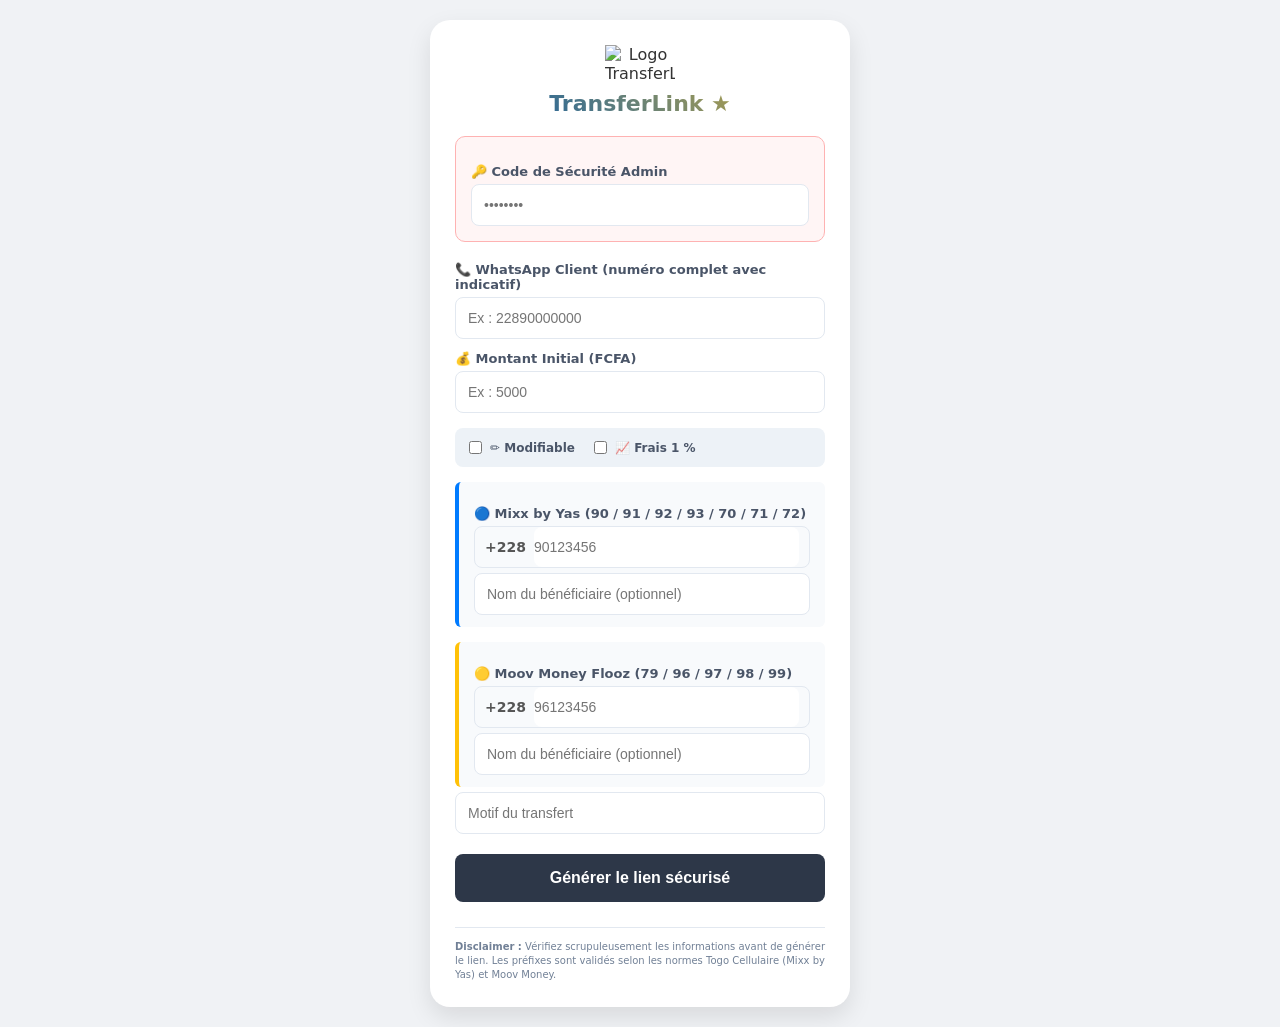
==== index.html @ d65b8448 "Update index.html" ====
<!DOCTYPE html>
<html lang="fr">
<head>
  <meta charset="UTF-8">
  <meta name="viewport" content="width=device-width, initial-scale=1.0">
  <title>TransferLink — Admin</title>
  <link rel="stylesheet" href="css/shared.css">
  <link rel="stylesheet" href="css/index.css">
</head>
<body>

<div class="card">

  <!-- Logo -->
  <div class="logo-container">
    <img src="https://raw.githubusercontent.com/JBKomlan/mtl/main/logomtl.png" alt="Logo TransferLink" class="logo-img">
    <span class="logo-text">TransferLink ★</span>
  </div>

  <!-- Auth -->
  <div class="auth-zone">
    <label for="adminPass">🔑 Code de Sécurité Admin</label>
    <input type="password" id="adminPass" placeholder="••••••••" autocomplete="current-password">
  </div>

  <!-- Client -->
  <label for="numClient">📞 WhatsApp Client (numéro complet avec indicatif)</label>
  <input type="tel" id="numClient" placeholder="Ex : 22890000000" inputmode="numeric">

  <!-- Montant -->
  <label for="montant">💰 Montant Initial (FCFA)</label>
  <input type="number" id="montant" placeholder="Ex : 5000" min="1">

  <!-- Options -->
  <div class="options-zone">
    <label>
      <input type="checkbox" id="allowEdit"> ✏️ Modifiable
    </label>
    <label>
      <input type="checkbox" id="addFrais"> 📈 Frais 1 %
    </label>
  </div>

  <!-- Mixx by Yas -->
  <div class="net-section tmoney">
    <label>🔵 Mixx by Yas (90 / 91 / 92 / 93 / 70 / 71 / 72)</label>
    <div class="phone-input">
      <span class="prefix">+228</span>
      <input
        type="tel"
        id="n1"
        placeholder="90123456"
        inputmode="numeric"
        maxlength="8"
      >
    </div>
    <span class="error-hint" id="hint-n1"></span>
    <input type="text" id="id1" placeholder="Nom du bénéficiaire (optionnel)">
  </div>

  <!-- Moov Money Flooz -->
  <div class="net-section flooz">
    <label>🟡 Moov Money Flooz (79 / 96 / 97 / 98 / 99)</label>
    <div class="phone-input">
      <span class="prefix">+228</span>
      <input
        type="tel"
        id="n2"
        placeholder="96123456"
        inputmode="numeric"
        maxlength="8"
      >
    </div>
    <span class="error-hint" id="hint-n2"></span>
    <input type="text" id="id2" placeholder="Nom du bénéficiaire (optionnel)">
  </div>
  
  <!-- Motif du transfert-->
  <input type="text" id="motive" placeholder="Motif du transfert">
  
  <!-- Bouton -->
  <button class="btn-generate" id="btn-generer">Générer le lien sécurisé</button>

  <!-- Résultat -->
  <div id="result">
    <p id="resume"></p>
    <div id="waArea"></div>
  </div>

  <div class="disclaimer">
    <b>Disclaimer :</b> Vérifiez scrupuleusement les informations avant de générer le lien.
    Les préfixes sont validés selon les normes Togo Cellulaire (Mixx by Yas) et Moov Money.
  </div>

</div>

<!-- Scripts : shared.js en premier, puis index.js -->
<script src="js/shared.js"></script>
<script src="js/index.js"></script>
</body>
</html>
---- css/shared.css ----
/* ============================================================
   TransferLink v4.2 — Shared Styles
   ============================================================ */

*, *::before, *::after { box-sizing: border-box; }

body {
  font-family: 'Segoe UI', system-ui, sans-serif;
  background: #f0f2f5;
  color: #333;
  margin: 0;
  padding: 10px;
}

/* ---------- Card ---------- */
.card {
  background: #fff;
  padding: 25px;
  border-radius: 20px;
  box-shadow: 0 10px 25px rgba(0, 0, 0, 0.1);
  width: 100%;
  max-width: 420px;
  margin: 0 auto;
}

/* ---------- Logo ---------- */
.logo-container { text-align: center; margin-bottom: 20px; }
.logo-img       { width: 70px; height: auto; margin-bottom: 8px; display: block; margin-inline: auto; }
.logo-text {
  display: block;
  font-size: 22px;
  font-weight: 800;
  background: linear-gradient(45deg, #0056b3, #d4af37);
  -webkit-background-clip: text;
  -webkit-text-fill-color: transparent;
  background-clip: text;
}

/* ---------- Form elements ---------- */
label {
  display: block;
  margin-top: 12px;
  font-weight: 600;
  font-size: 13px;
  color: #4a5568;
}

input[type="text"],
input[type="number"],
input[type="tel"],
input[type="password"] {
  width: 100%;
  padding: 12px;
  margin-top: 5px;
  border-radius: 8px;
  border: 1px solid #e2e8f0;
  font-size: 14px;
  transition: border-color 0.2s;
  background: #fff;
}

input:focus {
  outline: none;
  border-color: #0056b3;
  box-shadow: 0 0 0 3px rgba(0, 86, 179, 0.12);
}

/* ---------- Phone input with prefix ---------- */
.phone-input {
  display: flex;
  align-items: center;
  border: 1px solid #e2e8f0;
  border-radius: 8px;
  padding: 0 10px;
  margin-top: 5px;
  transition: border-color 0.2s;
}
.phone-input:focus-within {
  border-color: #0056b3;
  box-shadow: 0 0 0 3px rgba(0, 86, 179, 0.12);
}
.phone-input .prefix {
  font-weight: 700;
  color: #555;
  white-space: nowrap;
  margin-right: 8px;
  font-size: 14px;
}
.phone-input input {
  border: none !important;
  box-shadow: none !important;
  margin-top: 0;
  padding: 12px 0;
}

/* ---------- Error hint ---------- */
.error-hint {
  color: #e53e3e;
  font-size: 11px;
  margin-top: 3px;
  display: none;
}

/* ---------- Disclaimer ---------- */
.disclaimer {
  font-size: 10px;
  color: #718096;
  margin-top: 25px;
  line-height: 1.4;
  text-align: justify;
  border-top: 1px solid #e2e8f0;
  padding-top: 12px;
}

/* ---------- Error state (transfer page) ---------- */
.state-error {
  color: #dc3545;
  background: #fff5f5;
  padding: 25px;
  border-radius: 15px;
  border: 1px solid #feb2b2;
  text-align: center;
}
---- css/index.css ----
/* ============================================================
   TransferLink v4.2 — Admin page (index.html)
   ============================================================ */

body {
  display: flex;
  flex-direction: column;
  align-items: center;
  min-height: 100vh;
  padding: 20px 10px;
}

/* ---------- Auth zone ---------- */
.auth-zone {
  background: #fff5f5;
  border: 1px solid #feb2b2;
  padding: 15px;
  border-radius: 10px;
  margin-bottom: 20px;
}

/* ---------- Options (checkboxes) ---------- */
.options-zone {
  display: flex;
  gap: 15px;
  margin: 15px 0;
  background: #edf2f7;
  padding: 10px;
  border-radius: 8px;
}
.options-zone label {
  display: flex;
  align-items: center;
  gap: 5px;
  cursor: pointer;
  font-size: 12px;
  margin-top: 0;
}
.options-zone input[type="checkbox"] { width: auto; }

/* ---------- Network section ---------- */
.net-section {
  border-left: 4px solid #cbd5e0;
  padding: 12px 15px;
  margin-top: 15px;
  background: #f8fafc;
  border-radius: 6px;
}
.net-section.tmoney { border-color: #007bff; }
.net-section.flooz  { border-color: #ffc107; }

/* ---------- Generate button ---------- */
.btn-generate {
  display: block;
  width: 100%;
  background: #2d3748;
  color: white;
  border: none;
  padding: 15px;
  font-size: 16px;
  font-weight: 700;
  cursor: pointer;
  margin-top: 20px;
  border-radius: 8px;
  transition: background 0.25s;
}
.btn-generate:hover  { background: #1a202c; }
.btn-generate:active { background: #111827; }

/* ---------- Result area ---------- */
#result {
  display: none;
  margin-top: 20px;
  padding: 15px;
  background: #f0fff4;
  border: 1px solid #c6f6d5;
  border-radius: 10px;
  text-align: center;
}
#result p { font-weight: 700; margin: 0 0 10px; }

.wa-link {
  display: inline-block;
  background: #25D366;
  color: white;
  padding: 12px 20px;
  text-decoration: none;
  border-radius: 8px;
  font-weight: 700;
  margin-top: 8px;
  transition: background 0.2s;
}
.wa-link:hover { background: #1ebe5d; }
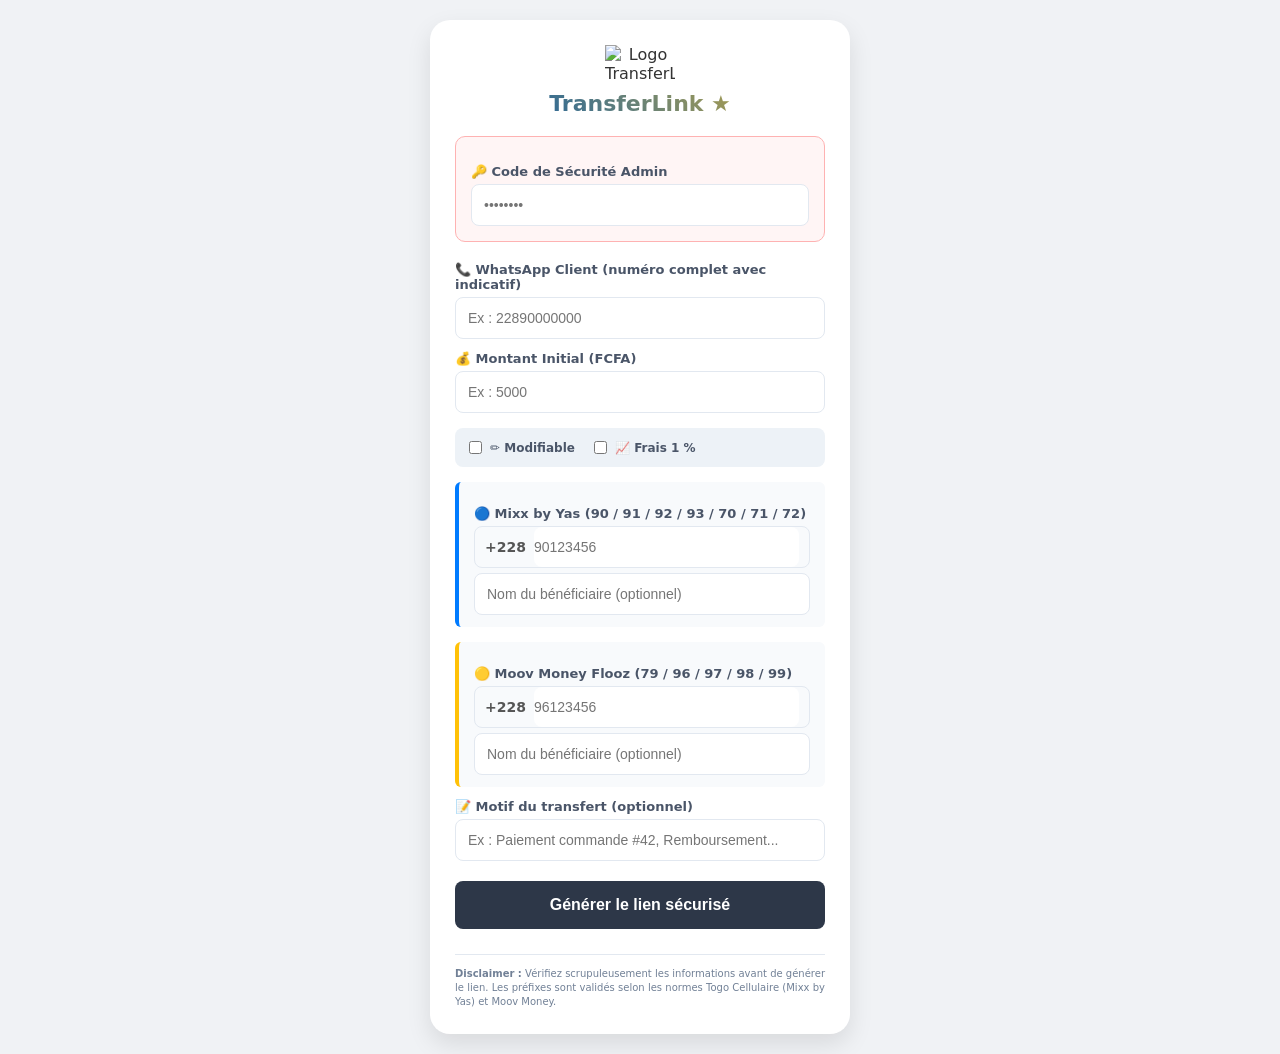
==== commit a9c2e0c8: "Update index.html" ====
--- a/index.html
+++ b/index.html
@@ -75,8 +75,11 @@
     <input type="text" id="id2" placeholder="Nom du bénéficiaire (optionnel)">
   </div>
   
-  <!-- Motif du transfert-->
-  <input type="text" id="motive" placeholder="Motif du transfert">
+  <!-- Motif du transfert (optionnel) -->
+  <div class="motif-section">
+    <label for="motive">📝 Motif du transfert (optionnel)</label>
+    <input type="text" id="motive" placeholder="Ex : Paiement commande #42, Remboursement...">
+  </div>
   
   <!-- Bouton -->
   <button class="btn-generate" id="btn-generer">Générer le lien sécurisé</button>
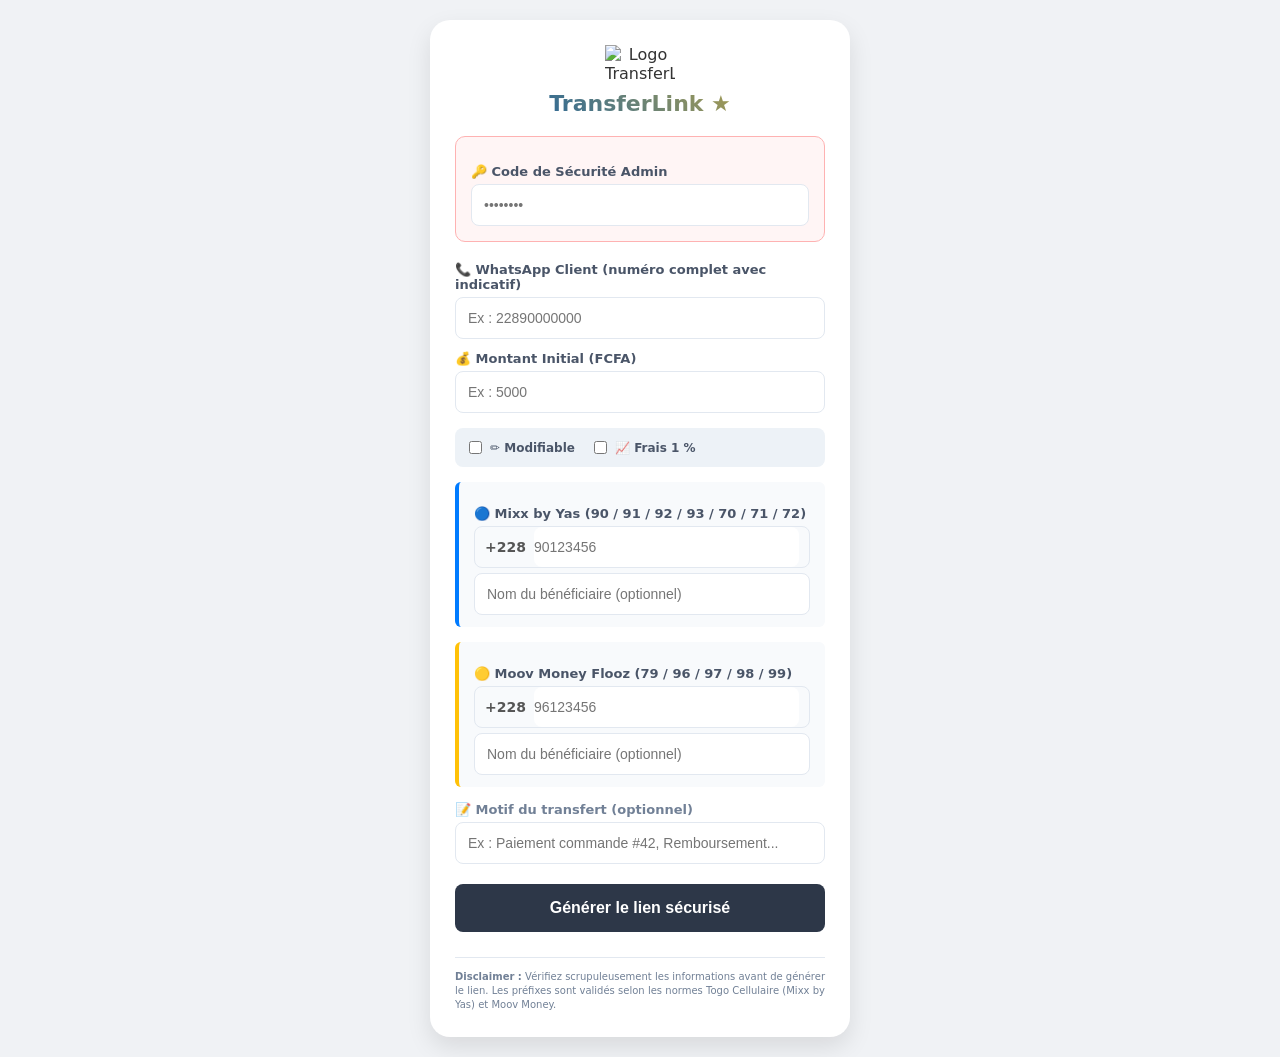
==== commit 9b57b064: "Remove logo image source from index.html" ====
--- a/index.html
+++ b/index.html
@@ -13,7 +13,7 @@
 
   <!-- Logo -->
   <div class="logo-container">
-    <img src="https://raw.githubusercontent.com/JBKomlan/mtl/main/logomtl.png" alt="Logo TransferLink" class="logo-img">
+    <img src="" alt="Logo TransferLink" class="logo-img">
     <span class="logo-text">TransferLink ★</span>
   </div>
 
--- a/css/index.css
+++ b/css/index.css
@@ -91,3 +91,13 @@
   transition: background 0.2s;
 }
 .wa-link:hover { background: #1ebe5d; }
+
+/* ---------- Champ motif ---------- */
+.motif-section {
+  margin-top: 15px;
+}
+.motif-section label {
+  color: #718096;
+  font-weight: 600;
+  font-size: 13px;
+}
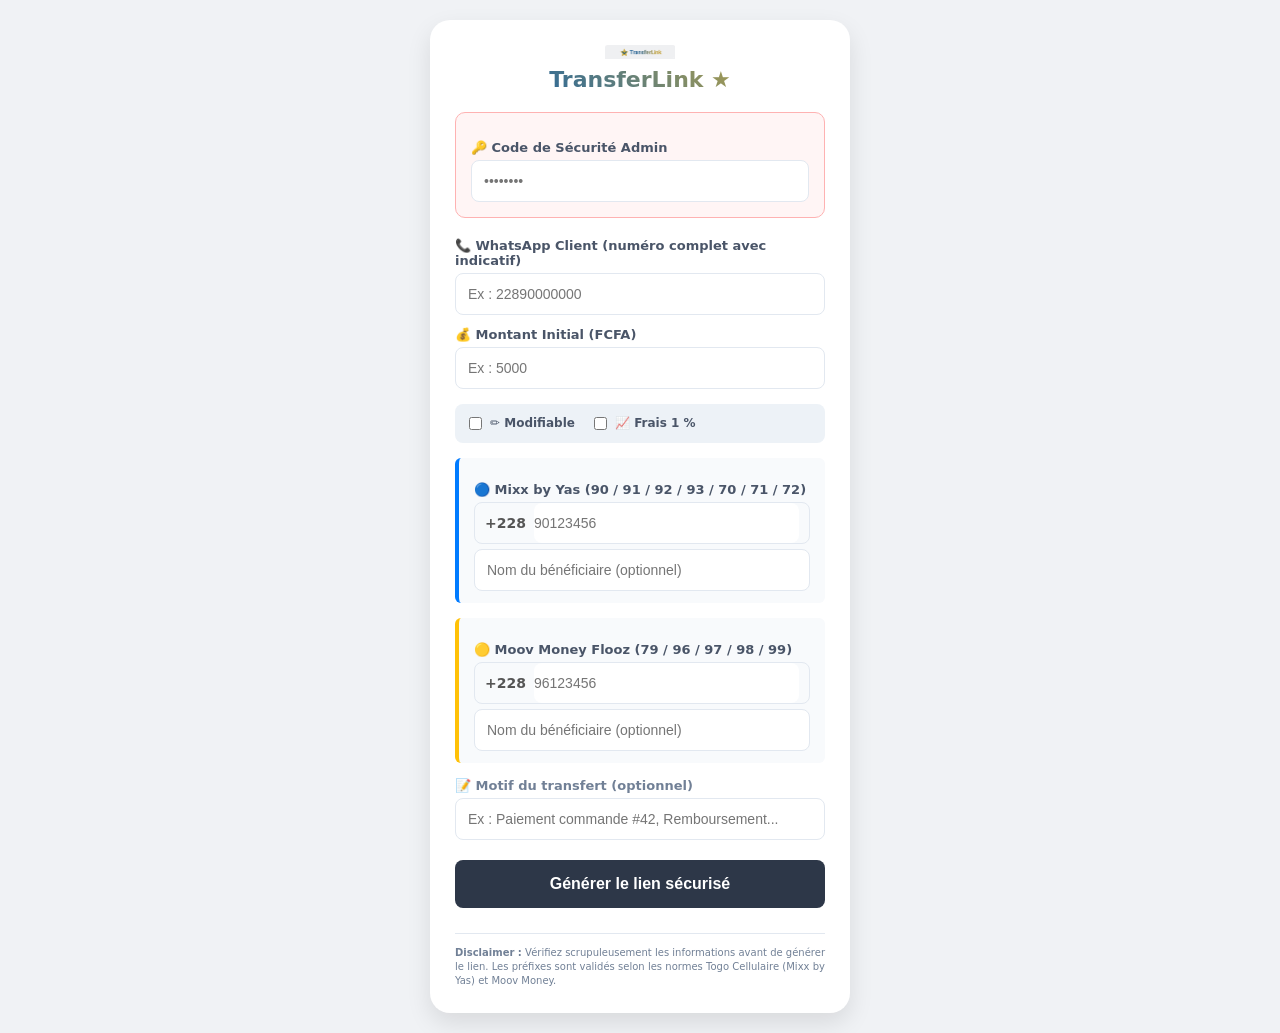
==== commit 83d4f5b2: "Update logo image source in index.html" ====
--- a/index.html
+++ b/index.html
@@ -13,7 +13,7 @@
 
   <!-- Logo -->
   <div class="logo-container">
-    <img src="" alt="Logo TransferLink" class="logo-img">
+    <img src="/img/mtl.png" alt="Money TransferLink" class="logo-img">
     <span class="logo-text">TransferLink ★</span>
   </div>
 
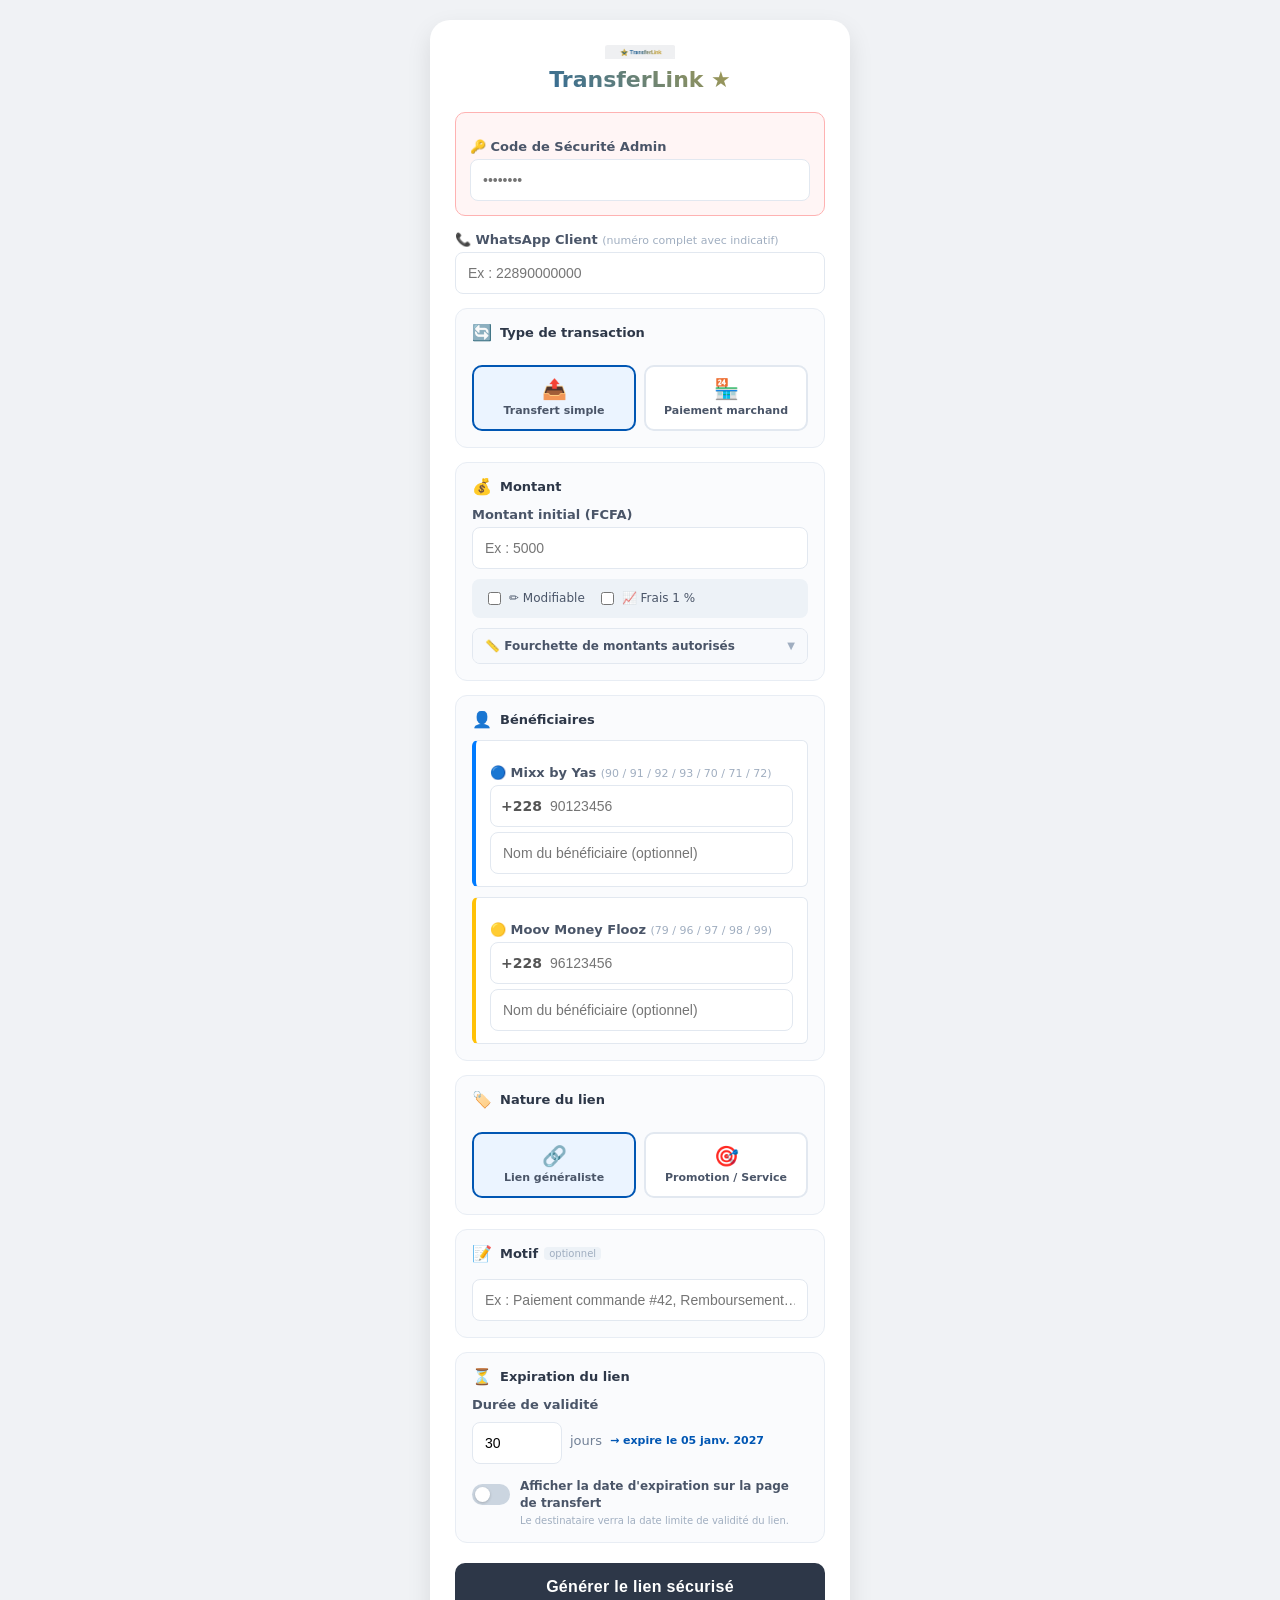
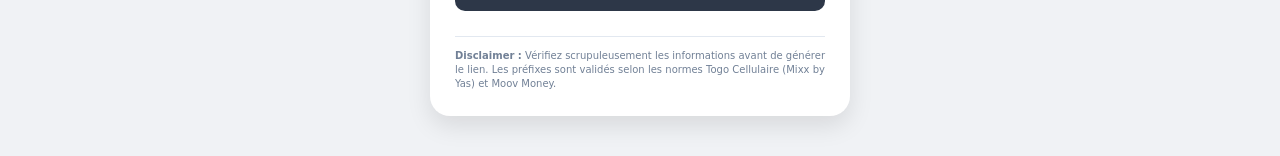
==== commit 642b8b9c: "Add files via upload" ====
--- a/index.html
+++ b/index.html
@@ -4,6 +4,8 @@
   <meta charset="UTF-8">
   <meta name="viewport" content="width=device-width, initial-scale=1.0">
   <title>TransferLink — Admin</title>
+  <link rel="preconnect" href="https://fonts.googleapis.com">
+  <link href="https://fonts.googleapis.com/css2?family=DM+Sans:wght@400;500;600;700&family=Space+Mono:wght@400;700&display=swap" rel="stylesheet">
   <link rel="stylesheet" href="css/shared.css">
   <link rel="stylesheet" href="css/index.css">
 </head>
@@ -24,63 +26,164 @@
   </div>
 
   <!-- Client -->
-  <label for="numClient">📞 WhatsApp Client (numéro complet avec indicatif)</label>
+  <label for="numClient">📞 WhatsApp Client <span class="label-hint">(numéro complet avec indicatif)</span></label>
   <input type="tel" id="numClient" placeholder="Ex : 22890000000" inputmode="numeric">
 
-  <!-- Montant -->
-  <label for="montant">💰 Montant Initial (FCFA)</label>
-  <input type="number" id="montant" placeholder="Ex : 5000" min="1">
-
-  <!-- Options -->
-  <div class="options-zone">
-    <label>
-      <input type="checkbox" id="allowEdit"> ✏️ Modifiable
-    </label>
-    <label>
-      <input type="checkbox" id="addFrais"> 📈 Frais 1 %
-    </label>
-  </div>
-
-  <!-- Mixx by Yas -->
-  <div class="net-section tmoney">
-    <label>🔵 Mixx by Yas (90 / 91 / 92 / 93 / 70 / 71 / 72)</label>
-    <div class="phone-input">
-      <span class="prefix">+228</span>
-      <input
-        type="tel"
-        id="n1"
-        placeholder="90123456"
-        inputmode="numeric"
-        maxlength="8"
-      >
-    </div>
-    <span class="error-hint" id="hint-n1"></span>
-    <input type="text" id="id1" placeholder="Nom du bénéficiaire (optionnel)">
-  </div>
-
-  <!-- Moov Money Flooz -->
-  <div class="net-section flooz">
-    <label>🟡 Moov Money Flooz (79 / 96 / 97 / 98 / 99)</label>
-    <div class="phone-input">
-      <span class="prefix">+228</span>
-      <input
-        type="tel"
-        id="n2"
-        placeholder="96123456"
-        inputmode="numeric"
-        maxlength="8"
-      >
-    </div>
-    <span class="error-hint" id="hint-n2"></span>
-    <input type="text" id="id2" placeholder="Nom du bénéficiaire (optionnel)">
-  </div>
-  
-  <!-- Motif du transfert (optionnel) -->
-  <div class="motif-section">
-    <label for="motive">📝 Motif du transfert (optionnel)</label>
-    <input type="text" id="motive" placeholder="Ex : Paiement commande #42, Remboursement...">
-  </div>
-  
+  <!-- SECTION 1 — Type de transaction -->
+  <div class="config-section">
+    <div class="section-header">
+      <span class="section-icon">🔄</span>
+      <span class="section-title">Type de transaction</span>
+    </div>
+    <div class="radio-group" id="transactionTypeGroup">
+      <label class="radio-card active" id="rc-simple">
+        <input type="radio" name="transactionType" value="transfert" checked>
+        <span class="radio-icon">📤</span>
+        <span class="radio-label">Transfert simple</span>
+      </label>
+      <label class="radio-card" id="rc-marchand">
+        <input type="radio" name="transactionType" value="marchand">
+        <span class="radio-icon">🏪</span>
+        <span class="radio-label">Paiement marchand</span>
+      </label>
+    </div>
+    <div class="marchand-zone" id="marchandZone" style="display:none;">
+      <div class="marchand-notice">
+        <span>ℹ️</span>
+        <span>Les codes USSD marchand seront configurés dans cette zone.</span>
+      </div>
+    </div>
+  </div>
+
+  <!-- SECTION 2 — Montant -->
+  <div class="config-section">
+    <div class="section-header">
+      <span class="section-icon">💰</span>
+      <span class="section-title">Montant</span>
+    </div>
+
+    <label for="montant">Montant initial (FCFA)</label>
+    <input type="number" id="montant" placeholder="Ex : 5000" min="100" max="505000">
+
+    <div class="options-zone">
+      <label>
+        <input type="checkbox" id="allowEdit"> ✏️ Modifiable
+      </label>
+      <label>
+        <input type="checkbox" id="addFrais"> 📈 Frais 1 %
+      </label>
+    </div>
+
+    <!-- Fourchette de montants -->
+    <div class="toggle-block">
+      <div class="toggle-header" id="rangeToggleBtn">
+        <span>📏 Fourchette de montants autorisés</span>
+        <span class="toggle-arrow" id="rangeArrow">▼</span>
+      </div>
+      <div class="toggle-body" id="rangeBody" style="display:none;">
+        <div class="range-row">
+          <div class="range-field">
+            <label for="minMontant">Min (FCFA)</label>
+            <input type="number" id="minMontant" placeholder="100" min="100" max="505000">
+          </div>
+          <div class="range-sep">—</div>
+          <div class="range-field">
+            <label for="maxMontant">Max (FCFA)</label>
+            <input type="number" id="maxMontant" placeholder="200000" min="100" max="505000">
+          </div>
+        </div>
+        <p class="range-hint">Plage autorisée : 100 FCFA — 505 000 FCFA</p>
+      </div>
+    </div>
+  </div>
+
+  <!-- SECTION 3 — Bénéficiaires -->
+  <div class="config-section">
+    <div class="section-header">
+      <span class="section-icon">👤</span>
+      <span class="section-title">Bénéficiaires</span>
+    </div>
+
+    <div class="net-section tmoney">
+      <label>🔵 Mixx by Yas <span class="label-hint">(90 / 91 / 92 / 93 / 70 / 71 / 72)</span></label>
+      <div class="phone-input">
+        <span class="prefix">+228</span>
+        <input type="tel" id="n1" placeholder="90123456" inputmode="numeric" maxlength="8">
+      </div>
+      <span class="error-hint" id="hint-n1"></span>
+      <input type="text" id="id1" placeholder="Nom du bénéficiaire (optionnel)">
+    </div>
+
+    <div class="net-section flooz">
+      <label>🟡 Moov Money Flooz <span class="label-hint">(79 / 96 / 97 / 98 / 99)</span></label>
+      <div class="phone-input">
+        <span class="prefix">+228</span>
+        <input type="tel" id="n2" placeholder="96123456" inputmode="numeric" maxlength="8">
+      </div>
+      <span class="error-hint" id="hint-n2"></span>
+      <input type="text" id="id2" placeholder="Nom du bénéficiaire (optionnel)">
+    </div>
+  </div>
+
+  <!-- SECTION 4 — Nature du lien -->
+  <div class="config-section">
+    <div class="section-header">
+      <span class="section-icon">🏷️</span>
+      <span class="section-title">Nature du lien</span>
+    </div>
+    <div class="radio-group" id="linkNatureGroup">
+      <label class="radio-card active" id="rc-general">
+        <input type="radio" name="linkNature" value="general" checked>
+        <span class="radio-icon">🔗</span>
+        <span class="radio-label">Lien généraliste</span>
+      </label>
+      <label class="radio-card" id="rc-promo">
+        <input type="radio" name="linkNature" value="promo">
+        <span class="radio-icon">🎯</span>
+        <span class="radio-label">Promotion / Service</span>
+      </label>
+    </div>
+    <div id="promoDetailsZone" style="display:none; margin-top:12px;">
+      <label for="promoLabel">Nom du produit / service</label>
+      <input type="text" id="promoLabel" placeholder="Ex : Offre Ramadan, Pack Internet 10Go…">
+      <label for="promoDescription">Description courte <span class="label-hint">(optionnel)</span></label>
+      <input type="text" id="promoDescription" placeholder="Ex : Valable jusqu'au 30 avril 2025">
+    </div>
+  </div>
+
+  <!-- SECTION 5 — Motif du transfert -->
+  <div class="config-section">
+    <div class="section-header">
+      <span class="section-icon">📝</span>
+      <span class="section-title">Motif <span class="optional-badge">optionnel</span></span>
+    </div>
+    <input type="text" id="motive" placeholder="Ex : Paiement commande #42, Remboursement…">
+  </div>
+
+  <!-- SECTION 6 — Expiration du lien -->
+  <div class="config-section">
+    <div class="section-header">
+      <span class="section-icon">⏳</span>
+      <span class="section-title">Expiration du lien</span>
+    </div>
+
+    <label for="expiryDays">Durée de validité</label>
+    <div class="expiry-input-row">
+      <input type="number" id="expiryDays" value="30" min="1" max="365" placeholder="30">
+      <span class="expiry-unit">jours</span>
+      <span class="expiry-preview" id="expiryPreview"></span>
+    </div>
+
+    <div class="switch-row">
+      <label class="switch-label">
+        <input type="checkbox" id="showExpiry" class="switch-input">
+        <span class="switch-track"></span>
+        <span class="switch-text">Afficher la date d'expiration sur la page de transfert</span>
+      </label>
+      <p class="switch-hint">Le destinataire verra la date limite de validité du lien.</p>
+    </div>
+  </div>
+
   <!-- Bouton -->
   <button class="btn-generate" id="btn-generer">Générer le lien sécurisé</button>
 
@@ -97,7 +200,6 @@
 
 </div>
 
-<!-- Scripts : shared.js en premier, puis index.js -->
 <script src="js/shared.js"></script>
 <script src="js/index.js"></script>
 </body>
--- a/css/index.css
+++ b/css/index.css
@@ -1,5 +1,5 @@
 /* ============================================================
-   TransferLink v4.2 — Admin page (index.html)
+   TransferLink v4.3 — Admin page (index.html)
    ============================================================ */
 
 body {
@@ -7,27 +7,135 @@
   flex-direction: column;
   align-items: center;
   min-height: 100vh;
-  padding: 20px 10px;
+  padding: 20px 10px 40px;
 }
 
 /* ---------- Auth zone ---------- */
 .auth-zone {
   background: #fff5f5;
   border: 1px solid #feb2b2;
-  padding: 15px;
+  padding: 14px;
   border-radius: 10px;
-  margin-bottom: 20px;
+  margin-bottom: 16px;
+}
+
+/* ---------- Label hints ---------- */
+.label-hint {
+  font-weight: 400;
+  color: #a0aec0;
+  font-size: 11px;
+}
+
+/* ---------- Config sections ---------- */
+.config-section {
+  border: 1px solid #e8edf4;
+  border-radius: 12px;
+  padding: 16px;
+  margin-top: 14px;
+  background: #fafbfd;
+}
+
+.section-header {
+  display: flex;
+  align-items: center;
+  gap: 8px;
+  margin-bottom: 12px;
+}
+
+.section-icon {
+  font-size: 16px;
+  line-height: 1;
+}
+
+.section-title {
+  font-size: 13px;
+  font-weight: 700;
+  color: #2d3748;
+  display: flex;
+  align-items: center;
+  gap: 6px;
+}
+
+.optional-badge {
+  font-size: 10px;
+  font-weight: 500;
+  color: #a0aec0;
+  background: #edf2f7;
+  border-radius: 4px;
+  padding: 1px 5px;
+  vertical-align: middle;
+}
+
+/* ---------- Radio cards ---------- */
+.radio-group {
+  display: grid;
+  grid-template-columns: 1fr 1fr;
+  gap: 8px;
+}
+
+.radio-card {
+  display: flex;
+  flex-direction: column;
+  align-items: center;
+  gap: 5px;
+  padding: 12px 8px;
+  border: 2px solid #e2e8f0;
+  border-radius: 10px;
+  cursor: pointer;
+  transition: border-color 0.18s, background 0.18s;
+  background: #fff;
+  text-align: center;
+}
+
+.radio-card input[type="radio"] {
+  display: none;
+}
+
+.radio-card.active,
+.radio-card:has(input:checked) {
+  border-color: #0056b3;
+  background: #ebf4ff;
+}
+
+.radio-icon {
+  font-size: 20px;
+  line-height: 1;
+}
+
+.radio-label {
+  font-size: 11px;
+  font-weight: 600;
+  color: #4a5568;
+}
+
+/* ---------- Marchand zone ---------- */
+.marchand-zone {
+  margin-top: 10px;
+}
+
+.marchand-notice {
+  display: flex;
+  align-items: flex-start;
+  gap: 8px;
+  font-size: 11px;
+  color: #718096;
+  background: #fffbeb;
+  border: 1px dashed #f6d860;
+  border-radius: 8px;
+  padding: 10px;
 }
 
 /* ---------- Options (checkboxes) ---------- */
 .options-zone {
   display: flex;
-  gap: 15px;
-  margin: 15px 0;
+  gap: 12px;
+  margin: 10px 0;
   background: #edf2f7;
-  padding: 10px;
+  padding: 10px 12px;
   border-radius: 8px;
-}
+  flex-wrap: wrap;
+}
+
 .options-zone label {
   display: flex;
   align-items: center;
@@ -35,19 +143,179 @@
   cursor: pointer;
   font-size: 12px;
   margin-top: 0;
-}
-.options-zone input[type="checkbox"] { width: auto; }
+  font-weight: 500;
+}
+
+.options-zone input[type="checkbox"] {
+  width: auto;
+}
+
+/* ---------- Toggle block (fourchette) ---------- */
+.toggle-block {
+  border: 1px solid #e2e8f0;
+  border-radius: 8px;
+  overflow: hidden;
+  margin-top: 10px;
+}
+
+.toggle-header {
+  display: flex;
+  justify-content: space-between;
+  align-items: center;
+  padding: 10px 12px;
+  font-size: 12px;
+  font-weight: 600;
+  color: #4a5568;
+  cursor: pointer;
+  background: #f7f9fc;
+  user-select: none;
+  transition: background 0.15s;
+}
+
+.toggle-header:hover {
+  background: #edf2f7;
+}
+
+.toggle-arrow {
+  font-size: 10px;
+  color: #a0aec0;
+  transition: transform 0.2s;
+}
+
+.toggle-arrow.open {
+  transform: rotate(180deg);
+}
+
+.toggle-body {
+  padding: 12px;
+  border-top: 1px solid #e2e8f0;
+  background: #fff;
+}
+
+.range-row {
+  display: flex;
+  align-items: flex-end;
+  gap: 8px;
+}
+
+.range-field {
+  flex: 1;
+}
+
+.range-sep {
+  font-size: 16px;
+  color: #a0aec0;
+  padding-bottom: 8px;
+  flex-shrink: 0;
+}
+
+.range-hint {
+  font-size: 10px;
+  color: #a0aec0;
+  margin: 6px 0 0;
+}
 
 /* ---------- Network section ---------- */
 .net-section {
   border-left: 4px solid #cbd5e0;
-  padding: 12px 15px;
-  margin-top: 15px;
-  background: #f8fafc;
+  padding: 12px 14px;
+  margin-top: 10px;
+  background: #fff;
   border-radius: 6px;
-}
-.net-section.tmoney { border-color: #007bff; }
-.net-section.flooz  { border-color: #ffc107; }
+  border: 1px solid #e2e8f0;
+  border-left-width: 4px;
+}
+
+.net-section.tmoney { border-left-color: #007bff; }
+.net-section.flooz  { border-left-color: #ffc107; }
+
+/* ---------- Expiration ---------- */
+.expiry-input-row {
+  display: flex;
+  align-items: center;
+  gap: 8px;
+  margin-top: 5px;
+}
+
+.expiry-input-row input {
+  width: 90px;
+  flex-shrink: 0;
+}
+
+.expiry-unit {
+  font-size: 13px;
+  color: #718096;
+  font-weight: 500;
+  flex-shrink: 0;
+}
+
+.expiry-preview {
+  font-size: 11px;
+  color: #0056b3;
+  font-weight: 600;
+  white-space: nowrap;
+}
+
+/* ---------- Toggle switch ---------- */
+.switch-row {
+  margin-top: 14px;
+}
+
+.switch-label {
+  display: flex;
+  align-items: center;
+  gap: 10px;
+  cursor: pointer;
+  margin-top: 0;
+}
+
+.switch-input {
+  display: none;
+}
+
+.switch-track {
+  width: 38px;
+  height: 21px;
+  background: #cbd5e0;
+  border-radius: 20px;
+  flex-shrink: 0;
+  position: relative;
+  transition: background 0.2s;
+}
+
+.switch-track::after {
+  content: '';
+  position: absolute;
+  top: 3px;
+  left: 3px;
+  width: 15px;
+  height: 15px;
+  border-radius: 50%;
+  background: #fff;
+  box-shadow: 0 1px 3px rgba(0,0,0,.2);
+  transition: left 0.2s;
+}
+
+.switch-input:checked + .switch-track {
+  background: #0056b3;
+}
+
+.switch-input:checked + .switch-track::after {
+  left: 20px;
+}
+
+.switch-text {
+  font-size: 12px;
+  font-weight: 600;
+  color: #4a5568;
+  line-height: 1.4;
+}
+
+.switch-hint {
+  font-size: 10px;
+  color: #a0aec0;
+  margin: 4px 0 0 48px;
+}
 
 /* ---------- Generate button ---------- */
 .btn-generate {
@@ -61,22 +329,26 @@
   font-weight: 700;
   cursor: pointer;
   margin-top: 20px;
-  border-radius: 8px;
-  transition: background 0.25s;
-}
+  border-radius: 10px;
+  transition: background 0.25s, transform 0.1s;
+  letter-spacing: 0.3px;
+}
+
 .btn-generate:hover  { background: #1a202c; }
-.btn-generate:active { background: #111827; }
+.btn-generate:active { background: #111827; transform: scale(0.99); }
+.btn-generate:disabled { background: #a0aec0; cursor: not-allowed; }
 
 /* ---------- Result area ---------- */
 #result {
   display: none;
   margin-top: 20px;
-  padding: 15px;
+  padding: 16px;
   background: #f0fff4;
   border: 1px solid #c6f6d5;
   border-radius: 10px;
   text-align: center;
 }
+
 #result p { font-weight: 700; margin: 0 0 10px; }
 
 .wa-link {
@@ -90,14 +362,5 @@
   margin-top: 8px;
   transition: background 0.2s;
 }
+
 .wa-link:hover { background: #1ebe5d; }
-
-/* ---------- Champ motif ---------- */
-.motif-section {
-  margin-top: 15px;
-}
-.motif-section label {
-  color: #718096;
-  font-weight: 600;
-  font-size: 13px;
-}
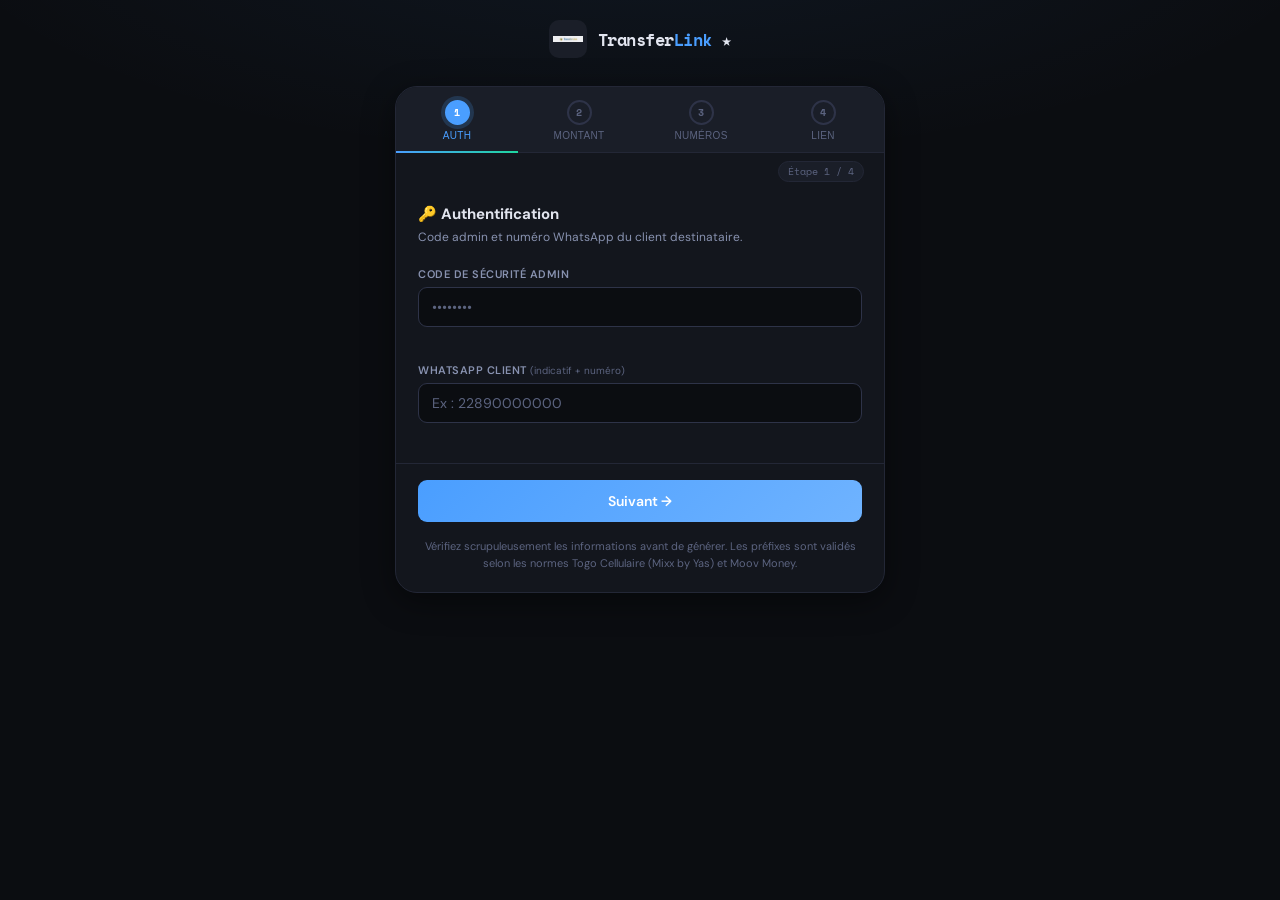
==== commit 789a53d9: "Rename index-4.html to index.html" ====
--- a/index.html
+++ b/index.html
@@ -5,173 +5,780 @@
   <meta name="viewport" content="width=device-width, initial-scale=1.0">
   <title>TransferLink — Admin</title>
   <link rel="preconnect" href="https://fonts.googleapis.com">
-  <link href="https://fonts.googleapis.com/css2?family=DM+Sans:wght@400;500;600;700&family=Space+Mono:wght@400;700&display=swap" rel="stylesheet">
-  <link rel="stylesheet" href="css/shared.css">
-  <link rel="stylesheet" href="css/index.css">
+  <link href="https://fonts.googleapis.com/css2?family=DM+Sans:ital,opsz,wght@0,9..40,400;0,9..40,500;0,9..40,600;0,9..40,700;1,9..40,400&family=Space+Mono:wght@400;700&display=swap" rel="stylesheet">
+<style>
+/* ─── RESET & BASE ─────────────────────────────── */
+*, *::before, *::after { box-sizing: border-box; margin: 0; padding: 0; }
+
+:root {
+  --bg:        #0b0d11;
+  --surface:   #13161d;
+  --surface2:  #1a1e28;
+  --border:    #232736;
+  --border2:   #2e3348;
+  --text:      #e2e5ef;
+  --muted:     #5c6480;
+  --muted2:    #8892b0;
+  --accent:    #4a9eff;
+  --accent-dim:#1a3d6e;
+  --green:     #1fd6a0;
+  --green-dim: #0a3325;
+  --warn:      #f0a340;
+  --warn-dim:  #3a2610;
+  --danger:    #ef5050;
+  --mixx:      #2979ff;
+  --mixx-bg:   #0d1f4a;
+  --flooz:     #f5a623;
+  --flooz-bg:  #3a2400;
+  --r:         14px;
+  --r-sm:      9px;
+  --shadow:    0 8px 32px rgba(0,0,0,.45);
+}
+
+html { font-size: 15px; }
+
+body {
+  font-family: 'DM Sans', sans-serif;
+  background: var(--bg);
+  color: var(--text);
+  min-height: 100vh;
+  display: flex;
+  flex-direction: column;
+  align-items: center;
+  padding: 20px 14px 60px;
+  background-image:
+    radial-gradient(ellipse 80% 40% at 50% -10%, rgba(74,158,255,.07) 0%, transparent 70%);
+}
+
+/* ─── HEADER ───────────────────────────────────── */
+.header {
+  display: flex;
+  align-items: center;
+  gap: 11px;
+  margin-bottom: 28px;
+  animation: fadeDown .5s ease both;
+}
+.logo-img {
+  width: 38px; height: 38px;
+  border-radius: 10px;
+  object-fit: contain;
+  background: var(--surface2);
+  padding: 4px;
+}
+.logo-text {
+  font-family: 'Space Mono', monospace;
+  font-size: 17px;
+  font-weight: 700;
+  letter-spacing: -.5px;
+}
+.logo-text em { color: var(--accent); font-style: normal; }
+
+/* ─── CARD ─────────────────────────────────────── */
+.card {
+  width: 100%;
+  max-width: 490px;
+  background: var(--surface);
+  border: 1px solid var(--border);
+  border-radius: 22px;
+  box-shadow: var(--shadow);
+  overflow: hidden;
+  animation: fadeUp .45s ease both .05s;
+}
+
+/* ─── STEPPER HEADER ───────────────────────────── */
+.stepper {
+  display: flex;
+  border-bottom: 1px solid var(--border);
+  position: relative;
+  background: var(--surface2);
+}
+.stepper::after {
+  content: '';
+  position: absolute;
+  bottom: -1px; left: 0;
+  height: 2px;
+  background: linear-gradient(90deg, var(--accent), var(--green));
+  width: var(--prog, 25%);
+  transition: width .4s cubic-bezier(.4,0,.2,1);
+}
+.s-btn {
+  flex: 1;
+  padding: 13px 4px 11px;
+  background: none;
+  border: none;
+  cursor: default;
+  display: flex;
+  flex-direction: column;
+  align-items: center;
+  gap: 5px;
+  transition: background .15s;
+}
+.s-btn.clickable { cursor: pointer; }
+.s-btn.clickable:hover { background: rgba(255,255,255,.03); }
+.s-dot {
+  width: 25px; height: 25px;
+  border-radius: 50%;
+  border: 2px solid var(--border2);
+  display: flex; align-items: center; justify-content: center;
+  font-family: 'Space Mono', monospace;
+  font-size: 10px;
+  font-weight: 700;
+  color: var(--muted);
+  transition: all .3s;
+}
+.s-btn.active .s-dot {
+  border-color: var(--accent);
+  background: var(--accent);
+  color: #fff;
+  box-shadow: 0 0 0 4px rgba(74,158,255,.18);
+}
+.s-btn.done .s-dot {
+  border-color: var(--green);
+  background: var(--green);
+  color: #0b0d11;
+}
+.s-label {
+  font-size: 10px;
+  color: var(--muted);
+  font-weight: 500;
+  letter-spacing: .3px;
+  text-transform: uppercase;
+}
+.s-btn.active .s-label { color: var(--accent); }
+.s-btn.done  .s-label { color: var(--green); }
+
+/* ─── STEP COUNTER PILL ────────────────────────── */
+.step-pill {
+  display: flex;
+  align-items: center;
+  justify-content: flex-end;
+  padding: 8px 20px 0;
+}
+.step-pill span {
+  font-family: 'Space Mono', monospace;
+  font-size: 10px;
+  color: var(--muted);
+  background: var(--surface2);
+  border: 1px solid var(--border);
+  padding: 2px 9px;
+  border-radius: 99px;
+}
+
+/* ─── PANELS ───────────────────────────────────── */
+.panel {
+  display: none;
+  padding: 22px 22px 4px;
+  animation: fadeIn .28s ease both;
+}
+.panel.active { display: block; }
+
+.panel-title {
+  font-size: 15px;
+  font-weight: 700;
+  margin-bottom: 4px;
+  display: flex;
+  align-items: center;
+  gap: 7px;
+}
+.panel-sub {
+  font-size: 12px;
+  color: var(--muted2);
+  margin-bottom: 20px;
+  line-height: 1.55;
+}
+
+/* ─── FORM ELEMENTS ────────────────────────────── */
+.field { margin-bottom: 16px; }
+label, .field-label {
+  display: block;
+  font-size: 11px;
+  font-weight: 600;
+  color: var(--muted2);
+  margin-bottom: 6px;
+  text-transform: uppercase;
+  letter-spacing: .5px;
+}
+.label-hint {
+  font-size: 10px;
+  color: var(--muted);
+  font-weight: 400;
+  text-transform: none;
+  letter-spacing: 0;
+}
+
+input[type=text],
+input[type=password],
+input[type=number],
+input[type=tel],
+select {
+  width: 100%;
+  background: var(--bg);
+  border: 1px solid var(--border2);
+  border-radius: var(--r-sm);
+  color: var(--text);
+  font-family: 'DM Sans', sans-serif;
+  font-size: 14px;
+  padding: 10px 13px;
+  outline: none;
+  transition: border-color .2s, box-shadow .2s;
+  -webkit-appearance: none;
+}
+input:focus, select:focus {
+  border-color: var(--accent);
+  box-shadow: 0 0 0 3px rgba(74,158,255,.12);
+}
+input.error {
+  border-color: var(--danger);
+  box-shadow: 0 0 0 3px rgba(239,80,80,.12);
+}
+input::placeholder { color: var(--muted); }
+
+.error-hint {
+  display: block;
+  font-size: 11px;
+  color: var(--danger);
+  margin-top: 4px;
+  min-height: 16px;
+}
+
+/* ─── PHONE INPUT ──────────────────────────────── */
+.phone-wrap {
+  display: flex;
+  gap: 7px;
+  align-items: center;
+}
+.prefix {
+  background: var(--surface2);
+  border: 1px solid var(--border2);
+  border-radius: var(--r-sm);
+  padding: 10px 11px;
+  font-size: 12px;
+  font-family: 'Space Mono', monospace;
+  color: var(--muted2);
+  white-space: nowrap;
+  flex-shrink: 0;
+}
+.phone-wrap input { flex: 1; }
+
+/* ─── RADIO CARDS ──────────────────────────────── */
+.radio-cards {
+  display: flex;
+  gap: 9px;
+  margin-bottom: 16px;
+}
+.radio-card { flex: 1; cursor: pointer; }
+.radio-card input { display: none; }
+.radio-face {
+  display: flex;
+  flex-direction: column;
+  align-items: center;
+  gap: 6px;
+  padding: 13px 8px;
+  background: var(--bg);
+  border: 1.5px solid var(--border2);
+  border-radius: var(--r-sm);
+  font-size: 12px;
+  font-weight: 500;
+  text-align: center;
+  color: var(--muted2);
+  transition: all .2s;
+}
+.radio-face .icon { font-size: 19px; }
+.radio-card input:checked + .radio-face {
+  border-color: var(--accent);
+  background: var(--accent-dim);
+  color: var(--accent);
+}
+
+/* ─── OPERATOR ROWS ────────────────────────────── */
+.op-row {
+  border: 1px solid var(--border2);
+  border-radius: var(--r);
+  overflow: hidden;
+  margin-bottom: 12px;
+}
+.op-head {
+  display: flex;
+  align-items: center;
+  gap: 10px;
+  padding: 11px 13px;
+  background: var(--surface2);
+}
+.op-badge {
+  width: 30px; height: 30px;
+  border-radius: 8px;
+  display: flex; align-items: center; justify-content: center;
+  font-size: 13px;
+  flex-shrink: 0;
+}
+.op-badge.mixx { background: var(--mixx-bg); }
+.op-badge.flooz { background: var(--flooz-bg); }
+.op-name { font-size: 12px; font-weight: 600; }
+.op-hint { font-size: 10px; color: var(--muted); }
+.op-body { padding: 10px 13px 13px; background: var(--bg); display: flex; flex-direction: column; gap: 8px; }
+
+/* ─── CHECKBOXES ───────────────────────────────── */
+.check-row {
+  display: flex;
+  gap: 10px;
+  flex-wrap: wrap;
+  margin-bottom: 14px;
+}
+.check-pill {
+  display: flex;
+  align-items: center;
+  gap: 7px;
+  background: var(--bg);
+  border: 1px solid var(--border2);
+  border-radius: 99px;
+  padding: 7px 14px;
+  cursor: pointer;
+  font-size: 12px;
+  font-weight: 500;
+  color: var(--muted2);
+  transition: all .2s;
+  user-select: none;
+}
+.check-pill input { display: none; }
+.check-pill.on {
+  border-color: var(--green);
+  background: var(--green-dim);
+  color: var(--green);
+}
+
+/* ─── COLLAPSIBLE ──────────────────────────────── */
+.collapsible {
+  border: 1px solid var(--border2);
+  border-radius: var(--r-sm);
+  overflow: hidden;
+  margin-bottom: 16px;
+}
+.collapsible-head {
+  display: flex;
+  align-items: center;
+  justify-content: space-between;
+  padding: 10px 13px;
+  background: var(--surface2);
+  cursor: pointer;
+  font-size: 12px;
+  font-weight: 600;
+  color: var(--muted2);
+  user-select: none;
+}
+.collapsible-head:hover { background: var(--border); }
+.caret { transition: transform .25s; font-style: normal; font-size: 10px; }
+.caret.open { transform: rotate(180deg); }
+.collapsible-body {
+  display: none;
+  padding: 12px 13px;
+  background: var(--bg);
+}
+.collapsible-body.open { display: block; }
+.range-row { display: flex; gap: 8px; align-items: center; }
+.range-row input { flex: 1; }
+.range-sep { color: var(--muted); font-size: 13px; }
+.range-hint { font-size: 11px; color: var(--muted); margin-top: 8px; text-align: center; }
+
+/* ─── FEES DISPLAY ─────────────────────────────── */
+.fees-row {
+  display: none;
+  background: var(--surface2);
+  border: 1px solid var(--border2);
+  border-radius: var(--r-sm);
+  padding: 11px 14px;
+  margin-top: -6px;
+  margin-bottom: 14px;
+  gap: 0;
+}
+.fees-row.show { display: flex; justify-content: space-between; }
+.fee-item { text-align: center; }
+.fee-label { font-size: 10px; color: var(--muted); text-transform: uppercase; letter-spacing: .4px; }
+.fee-val {
+  font-family: 'Space Mono', monospace;
+  font-size: 13px;
+  font-weight: 700;
+  margin-top: 2px;
+}
+.fee-val.warn  { color: var(--warn); }
+.fee-val.green { color: var(--green); }
+
+/* ─── EXPIRY ROW ───────────────────────────────── */
+.expiry-row {
+  display: flex;
+  gap: 8px;
+  align-items: center;
+  margin-bottom: 14px;
+}
+.expiry-row input { width: 90px; flex-shrink: 0; }
+.expiry-unit { font-size: 12px; color: var(--muted2); }
+.expiry-preview {
+  font-size: 11px;
+  color: var(--accent);
+  font-family: 'Space Mono', monospace;
+  margin-left: auto;
+}
+
+/* ─── TOGGLE SWITCH ────────────────────────────── */
+.switch-row { display: flex; flex-direction: column; gap: 5px; margin-bottom: 16px; }
+.switch-label {
+  display: flex;
+  align-items: center;
+  gap: 10px;
+  cursor: pointer;
+  font-size: 12px;
+  font-weight: 500;
+  color: var(--text);
+  text-transform: none;
+  letter-spacing: 0;
+  margin-bottom: 0;
+}
+.switch-input { display: none; }
+.switch-track {
+  width: 38px; height: 21px;
+  background: var(--border2);
+  border-radius: 99px;
+  position: relative;
+  flex-shrink: 0;
+  transition: background .2s;
+}
+.switch-track::after {
+  content: '';
+  position: absolute;
+  top: 3px; left: 3px;
+  width: 15px; height: 15px;
+  background: white;
+  border-radius: 50%;
+  transition: transform .2s;
+}
+.switch-input:checked + .switch-track { background: var(--green); }
+.switch-input:checked + .switch-track::after { transform: translateX(17px); }
+.switch-hint { font-size: 11px; color: var(--muted); line-height: 1.5; margin-left: 48px; text-transform: none; letter-spacing: 0; }
+
+/* ─── MARCHAND NOTICE ──────────────────────────── */
+.marchand-notice {
+  display: flex;
+  gap: 8px;
+  background: var(--warn-dim);
+  border: 1px solid rgba(240,163,64,.2);
+  border-radius: var(--r-sm);
+  padding: 10px 13px;
+  font-size: 12px;
+  color: var(--warn);
+  line-height: 1.5;
+  margin-top: 10px;
+}
+
+/* ─── ACTIONS BAR ──────────────────────────────── */
+.actions {
+  display: flex;
+  gap: 9px;
+  padding: 16px 22px;
+  border-top: 1px solid var(--border);
+}
+.btn {
+  flex: 1;
+  padding: 12px;
+  border-radius: var(--r-sm);
+  font-family: 'DM Sans', sans-serif;
+  font-size: 14px;
+  font-weight: 600;
+  border: none;
+  cursor: pointer;
+  transition: all .2s;
+  display: flex;
+  align-items: center;
+  justify-content: center;
+  gap: 7px;
+}
+.btn:disabled { opacity: .45; cursor: not-allowed; transform: none !important; }
+.btn-back {
+  background: var(--surface2);
+  border: 1px solid var(--border2);
+  color: var(--muted2);
+  flex: 0 0 auto;
+  padding: 12px 18px;
+}
+.btn-back:hover:not(:disabled) { border-color: var(--text); color: var(--text); }
+.btn-next {
+  background: linear-gradient(135deg, var(--accent) 0%, #6fb3ff 100%);
+  color: #fff;
+}
+.btn-next:hover:not(:disabled) { opacity: .88; transform: translateY(-1px); }
+.btn-generate {
+  background: linear-gradient(135deg, var(--green) 0%, #15c490 100%);
+  color: #0b0d11;
+  font-weight: 700;
+}
+.btn-generate:hover:not(:disabled) { opacity: .88; transform: translateY(-1px); }
+.btn-generate.loading { pointer-events: none; }
+.spinner {
+  width: 15px; height: 15px;
+  border: 2px solid rgba(0,0,0,.2);
+  border-top-color: #0b0d11;
+  border-radius: 50%;
+  animation: spin .7s linear infinite;
+}
+
+/* ─── RESULT BOX ───────────────────────────────── */
+.result-box {
+  display: none;
+  margin: 0 22px 18px;
+  padding: 16px;
+  background: rgba(31,214,160,.06);
+  border: 1px solid rgba(31,214,160,.3);
+  border-radius: var(--r);
+  animation: fadeIn .3s ease;
+}
+.result-box.show { display: block; }
+.result-title {
+  font-size: 12px;
+  font-weight: 700;
+  color: var(--green);
+  text-transform: uppercase;
+  letter-spacing: .5px;
+  margin-bottom: 10px;
+}
+.result-link {
+  font-family: 'Space Mono', monospace;
+  font-size: 12px;
+  color: var(--text);
+  word-break: break-all;
+  background: var(--bg);
+  padding: 10px;
+  border-radius: var(--r-sm);
+  border: 1px solid var(--border2);
+  margin-bottom: 10px;
+  line-height: 1.5;
+}
+.result-actions { display: flex; gap: 8px; }
+.btn-copy, .btn-wa {
+  flex: 1;
+  padding: 9px;
+  border: none;
+  border-radius: var(--r-sm);
+  font-family: 'DM Sans', sans-serif;
+  font-size: 12px;
+  font-weight: 600;
+  cursor: pointer;
+  transition: all .2s;
+}
+.btn-copy { background: var(--surface2); border: 1px solid var(--border2); color: var(--text); }
+.btn-copy:hover { border-color: var(--accent); color: var(--accent); }
+.btn-wa { background: #25d366; color: #fff; }
+.btn-wa:hover { opacity: .85; }
+
+/* ─── DISCLAIMER ───────────────────────────────── */
+.disclaimer {
+  font-size: 11px;
+  color: var(--muted);
+  text-align: center;
+  padding: 0 22px 20px;
+  line-height: 1.55;
+}
+
+/* ─── ANIMATIONS ───────────────────────────────── */
+@keyframes fadeDown  { from { opacity:0; transform:translateY(-10px); } to { opacity:1; transform:none; } }
+@keyframes fadeUp    { from { opacity:0; transform:translateY(12px);  } to { opacity:1; transform:none; } }
+@keyframes fadeIn    { from { opacity:0; transform:translateY(6px);   } to { opacity:1; transform:none; } }
+@keyframes spin      { to   { transform: rotate(360deg); } }
+</style>
 </head>
 <body>
 
+<!-- HEADER -->
+<div class="header">
+  <img src="/img/mtl.png" alt="TransferLink" class="logo-img" onerror="this.style.display='none'">
+  <div class="logo-text">Transfer<em>Link</em> ★</div>
+</div>
+
+<!-- CARD -->
 <div class="card">
 
-  <!-- Logo -->
-  <div class="logo-container">
-    <img src="/img/mtl.png" alt="Money TransferLink" class="logo-img">
-    <span class="logo-text">TransferLink ★</span>
+  <!-- STEPPER -->
+  <div class="stepper" id="stepper" style="--prog:25%">
+    <button class="s-btn active" data-step="1">
+      <div class="s-dot">1</div>
+      <span class="s-label">Auth</span>
+    </button>
+    <button class="s-btn" data-step="2">
+      <div class="s-dot">2</div>
+      <span class="s-label">Montant</span>
+    </button>
+    <button class="s-btn" data-step="3">
+      <div class="s-dot">3</div>
+      <span class="s-label">Numéros</span>
+    </button>
+    <button class="s-btn" data-step="4">
+      <div class="s-dot">4</div>
+      <span class="s-label">Lien</span>
+    </button>
   </div>
 
-  <!-- Auth -->
-  <div class="auth-zone">
-    <label for="adminPass">🔑 Code de Sécurité Admin</label>
-    <input type="password" id="adminPass" placeholder="••••••••" autocomplete="current-password">
+  <div class="step-pill"><span id="stepLabel">Étape 1 / 4</span></div>
+
+  <!-- ═══════════ PANEL 1 — AUTH + CLIENT ═══════════ -->
+  <div class="panel active" id="panel1">
+    <div class="panel-title">🔑 Authentification</div>
+    <div class="panel-sub">Code admin et numéro WhatsApp du client destinataire.</div>
+
+    <div class="field">
+      <label for="adminPass">Code de sécurité admin</label>
+      <input type="password" id="adminPass" placeholder="••••••••" autocomplete="current-password">
+      <span class="error-hint" id="hint-pass"></span>
+    </div>
+
+    <div class="field">
+      <label for="numClient">WhatsApp Client <span class="label-hint">(indicatif + numéro)</span></label>
+      <input type="tel" id="numClient" placeholder="Ex : 22890000000" inputmode="numeric">
+      <span class="error-hint" id="hint-client"></span>
+    </div>
   </div>
 
-  <!-- Client -->
-  <label for="numClient">📞 WhatsApp Client <span class="label-hint">(numéro complet avec indicatif)</span></label>
-  <input type="tel" id="numClient" placeholder="Ex : 22890000000" inputmode="numeric">
-
-  <!-- SECTION 1 — Type de transaction -->
-  <div class="config-section">
-    <div class="section-header">
-      <span class="section-icon">🔄</span>
-      <span class="section-title">Type de transaction</span>
-    </div>
-    <div class="radio-group" id="transactionTypeGroup">
-      <label class="radio-card active" id="rc-simple">
-        <input type="radio" name="transactionType" value="transfert" checked>
-        <span class="radio-icon">📤</span>
-        <span class="radio-label">Transfert simple</span>
+  <!-- ═══════════ PANEL 2 — MONTANT ═══════════ -->
+  <div class="panel" id="panel2">
+    <div class="panel-title">💰 Transaction & Montant</div>
+    <div class="panel-sub">Configurez le type, le montant et les options de paiement.</div>
+
+    <div class="field-label">Type de transaction</div>
+    <div class="radio-cards" id="txTypeGroup">
+      <label class="radio-card">
+        <input type="radio" name="txType" value="transfert" checked>
+        <div class="radio-face"><span class="icon">📤</span>Transfert simple</div>
       </label>
-      <label class="radio-card" id="rc-marchand">
-        <input type="radio" name="transactionType" value="marchand">
-        <span class="radio-icon">🏪</span>
-        <span class="radio-label">Paiement marchand</span>
+      <label class="radio-card">
+        <input type="radio" name="txType" value="marchand">
+        <div class="radio-face"><span class="icon">🏪</span>Paiement marchand</div>
       </label>
     </div>
-    <div class="marchand-zone" id="marchandZone" style="display:none;">
+    <div id="marchandZone" style="display:none">
       <div class="marchand-notice">
         <span>ℹ️</span>
         <span>Les codes USSD marchand seront configurés dans cette zone.</span>
       </div>
-    </div>
-  </div>
-
-  <!-- SECTION 2 — Montant -->
-  <div class="config-section">
-    <div class="section-header">
-      <span class="section-icon">💰</span>
-      <span class="section-title">Montant</span>
-    </div>
-
-    <label for="montant">Montant initial (FCFA)</label>
-    <input type="number" id="montant" placeholder="Ex : 5000" min="100" max="505000">
-
-    <div class="options-zone">
-      <label>
-        <input type="checkbox" id="allowEdit"> ✏️ Modifiable
+      <br>
+    </div>
+
+    <div class="field">
+      <label for="montant">Montant initial (FCFA)</label>
+      <input type="number" id="montant" placeholder="Ex : 5 000" min="100" max="505000" inputmode="numeric">
+      <span class="error-hint" id="hint-montant"></span>
+    </div>
+
+    <div class="fees-row" id="feesRow">
+      <div class="fee-item"><div class="fee-label">Montant</div><div class="fee-val" id="fBase">—</div></div>
+      <div class="fee-item"><div class="fee-label">Frais 1%</div><div class="fee-val warn" id="fFees">—</div></div>
+      <div class="fee-item"><div class="fee-label">Total</div><div class="fee-val green" id="fTotal">—</div></div>
+    </div>
+
+    <div class="check-row">
+      <label class="check-pill" id="pill-edit">
+        <input type="checkbox" id="allowEdit"> ✏️ Montant modifiable
       </label>
-      <label>
-        <input type="checkbox" id="addFrais"> 📈 Frais 1 %
+      <label class="check-pill" id="pill-frais">
+        <input type="checkbox" id="addFrais"> 📈 Ajouter frais 1%
       </label>
     </div>
 
-    <!-- Fourchette de montants -->
-    <div class="toggle-block">
-      <div class="toggle-header" id="rangeToggleBtn">
+    <div class="collapsible" id="rangeBlock">
+      <div class="collapsible-head" id="rangeToggle">
         <span>📏 Fourchette de montants autorisés</span>
-        <span class="toggle-arrow" id="rangeArrow">▼</span>
+        <i class="caret" id="rangeCaret">▼</i>
       </div>
-      <div class="toggle-body" id="rangeBody" style="display:none;">
+      <div class="collapsible-body" id="rangeBody">
         <div class="range-row">
-          <div class="range-field">
-            <label for="minMontant">Min (FCFA)</label>
-            <input type="number" id="minMontant" placeholder="100" min="100" max="505000">
-          </div>
-          <div class="range-sep">—</div>
-          <div class="range-field">
-            <label for="maxMontant">Max (FCFA)</label>
-            <input type="number" id="maxMontant" placeholder="200000" min="100" max="505000">
-          </div>
+          <input type="number" id="minMontant" placeholder="Min (100)" min="100" max="505000">
+          <span class="range-sep">—</span>
+          <input type="number" id="maxMontant" placeholder="Max (505 000)" min="100" max="505000">
         </div>
         <p class="range-hint">Plage autorisée : 100 FCFA — 505 000 FCFA</p>
       </div>
     </div>
   </div>
 
-  <!-- SECTION 3 — Bénéficiaires -->
-  <div class="config-section">
-    <div class="section-header">
-      <span class="section-icon">👤</span>
-      <span class="section-title">Bénéficiaires</span>
-    </div>
-
-    <div class="net-section tmoney">
-      <label>🔵 Mixx by Yas <span class="label-hint">(90 / 91 / 92 / 93 / 70 / 71 / 72)</span></label>
-      <div class="phone-input">
-        <span class="prefix">+228</span>
-        <input type="tel" id="n1" placeholder="90123456" inputmode="numeric" maxlength="8">
+  <!-- ═══════════ PANEL 3 — BÉNÉFICIAIRES ═══════════ -->
+  <div class="panel" id="panel3">
+    <div class="panel-title">👤 Bénéficiaires</div>
+    <div class="panel-sub">Au moins un numéro requis. Préfixes validés selon les normes Togo.</div>
+
+    <!-- Mixx by Yas -->
+    <div class="op-row">
+      <div class="op-head">
+        <div class="op-badge mixx">🔵</div>
+        <div>
+          <div class="op-name" style="color:var(--mixx)">Mixx by Yas</div>
+          <div class="op-hint">Préfixes : 90 · 91 · 92 · 93 · 70 · 71 · 72</div>
+        </div>
       </div>
-      <span class="error-hint" id="hint-n1"></span>
-      <input type="text" id="id1" placeholder="Nom du bénéficiaire (optionnel)">
-    </div>
-
-    <div class="net-section flooz">
-      <label>🟡 Moov Money Flooz <span class="label-hint">(79 / 96 / 97 / 98 / 99)</span></label>
-      <div class="phone-input">
-        <span class="prefix">+228</span>
-        <input type="tel" id="n2" placeholder="96123456" inputmode="numeric" maxlength="8">
+      <div class="op-body">
+        <div class="phone-wrap">
+          <span class="prefix">+228</span>
+          <input type="tel" id="n1" placeholder="90123456" inputmode="numeric" maxlength="8">
+        </div>
+        <span class="error-hint" id="hint-n1"></span>
+        <input type="text" id="id1" placeholder="Nom du bénéficiaire (optionnel)">
       </div>
-      <span class="error-hint" id="hint-n2"></span>
-      <input type="text" id="id2" placeholder="Nom du bénéficiaire (optionnel)">
+    </div>
+
+    <!-- Moov Flooz -->
+    <div class="op-row">
+      <div class="op-head">
+        <div class="op-badge flooz">🟡</div>
+        <div>
+          <div class="op-name" style="color:var(--flooz)">Moov Money Flooz</div>
+          <div class="op-hint">Préfixes : 79 · 96 · 97 · 98 · 99</div>
+        </div>
+      </div>
+      <div class="op-body">
+        <div class="phone-wrap">
+          <span class="prefix">+228</span>
+          <input type="tel" id="n2" placeholder="96123456" inputmode="numeric" maxlength="8">
+        </div>
+        <span class="error-hint" id="hint-n2"></span>
+        <input type="text" id="id2" placeholder="Nom du bénéficiaire (optionnel)">
+      </div>
     </div>
   </div>
 
-  <!-- SECTION 4 — Nature du lien -->
-  <div class="config-section">
-    <div class="section-header">
-      <span class="section-icon">🏷️</span>
-      <span class="section-title">Nature du lien</span>
-    </div>
-    <div class="radio-group" id="linkNatureGroup">
-      <label class="radio-card active" id="rc-general">
+  <!-- ═══════════ PANEL 4 — LIEN ═══════════ -->
+  <div class="panel" id="panel4">
+    <div class="panel-title">🏷️ Configuration du lien</div>
+    <div class="panel-sub">Nature, motif et durée de validité.</div>
+
+    <div class="field-label">Nature du lien</div>
+    <div class="radio-cards" id="linkNatureGroup">
+      <label class="radio-card">
         <input type="radio" name="linkNature" value="general" checked>
-        <span class="radio-icon">🔗</span>
-        <span class="radio-label">Lien généraliste</span>
+        <div class="radio-face"><span class="icon">🔗</span>Lien généraliste</div>
       </label>
-      <label class="radio-card" id="rc-promo">
+      <label class="radio-card">
         <input type="radio" name="linkNature" value="promo">
-        <span class="radio-icon">🎯</span>
-        <span class="radio-label">Promotion / Service</span>
+        <div class="radio-face"><span class="icon">🎯</span>Promotion / Service</div>
       </label>
     </div>
-    <div id="promoDetailsZone" style="display:none; margin-top:12px;">
-      <label for="promoLabel">Nom du produit / service</label>
-      <input type="text" id="promoLabel" placeholder="Ex : Offre Ramadan, Pack Internet 10Go…">
-      <label for="promoDescription">Description courte <span class="label-hint">(optionnel)</span></label>
-      <input type="text" id="promoDescription" placeholder="Ex : Valable jusqu'au 30 avril 2025">
-    </div>
-  </div>
-
-  <!-- SECTION 5 — Motif du transfert -->
-  <div class="config-section">
-    <div class="section-header">
-      <span class="section-icon">📝</span>
-      <span class="section-title">Motif <span class="optional-badge">optionnel</span></span>
-    </div>
-    <input type="text" id="motive" placeholder="Ex : Paiement commande #42, Remboursement…">
-  </div>
-
-  <!-- SECTION 6 — Expiration du lien -->
-  <div class="config-section">
-    <div class="section-header">
-      <span class="section-icon">⏳</span>
-      <span class="section-title">Expiration du lien</span>
-    </div>
-
-    <label for="expiryDays">Durée de validité</label>
-    <div class="expiry-input-row">
-      <input type="number" id="expiryDays" value="30" min="1" max="365" placeholder="30">
-      <span class="expiry-unit">jours</span>
-      <span class="expiry-preview" id="expiryPreview"></span>
+
+    <div id="promoZone" style="display:none">
+      <div class="field">
+        <label for="promoLabel">Nom du produit / service</label>
+        <input type="text" id="promoLabel" placeholder="Ex : Offre Ramadan, Pack Internet 10Go…">
+      </div>
+      <div class="field">
+        <label for="promoDescription">Description courte <span class="label-hint">(optionnel)</span></label>
+        <input type="text" id="promoDescription" placeholder="Ex : Valable jusqu'au 30 avril 2025">
+      </div>
+    </div>
+
+    <div class="field">
+      <label for="motive">Motif du transfert <span class="label-hint">(optionnel)</span></label>
+      <input type="text" id="motive" placeholder="Ex : Paiement commande #42…">
+    </div>
+
+    <div class="field">
+      <label for="expiryDays">Durée de validité</label>
+      <div class="expiry-row">
+        <input type="number" id="expiryDays" value="30" min="1" max="365" inputmode="numeric">
+        <span class="expiry-unit">jours</span>
+        <span class="expiry-preview" id="expiryPreview"></span>
+      </div>
     </div>
 
     <div class="switch-row">
@@ -184,23 +791,354 @@
     </div>
   </div>
 
-  <!-- Bouton -->
-  <button class="btn-generate" id="btn-generer">Générer le lien sécurisé</button>
-
-  <!-- Résultat -->
-  <div id="result">
-    <p id="resume"></p>
-    <div id="waArea"></div>
+  <!-- RESULT -->
+  <div class="result-box" id="resultBox">
+    <div class="result-title">✅ Lien généré avec succès</div>
+    <div class="result-link" id="generatedLink">—</div>
+    <div class="result-actions">
+      <button class="btn-copy" id="btnCopy" onclick="copyLink()">📋 Copier</button>
+      <button class="btn-wa" id="btnWa" onclick="sendWa()">💬 Envoyer WhatsApp</button>
+    </div>
   </div>
 
-  <div class="disclaimer">
-    <b>Disclaimer :</b> Vérifiez scrupuleusement les informations avant de générer le lien.
+  <!-- ACTIONS -->
+  <div class="actions">
+    <button class="btn btn-back" id="btnBack">← Retour</button>
+    <button class="btn btn-next" id="btnNext">Suivant →</button>
+    <button class="btn btn-generate" id="btnGenerate" style="display:none">⚡ Générer le lien</button>
+  </div>
+
+  <p class="disclaimer">
+    Vérifiez scrupuleusement les informations avant de générer.
     Les préfixes sont validés selon les normes Togo Cellulaire (Mixx by Yas) et Moov Money.
-  </div>
+  </p>
 
 </div>
 
-<script src="js/shared.js"></script>
-<script src="js/index.js"></script>
+<script>
+/* ══════════════════════════════════════
+   CONFIG
+══════════════════════════════════════ */
+const MIXX_PREFIXES  = ['90','91','92','93','70','71','72'];
+const FLOOZ_PREFIXES = ['79','96','97','98','99'];
+const MAX_AMOUNT     = 505000;
+const MIN_AMOUNT     = 100;
+
+let current = 1;
+const TOTAL  = 4;
+let generatedUrl = '';
+
+/* ══════════════════════════════════════
+   STEPPER RENDER
+══════════════════════════════════════ */
+function renderStepper() {
+  document.querySelectorAll('.s-btn').forEach((btn, i) => {
+    const n = i + 1;
+    btn.classList.remove('active','done','clickable');
+    if (n === current) btn.classList.add('active');
+    else if (n < current) { btn.classList.add('done','clickable'); }
+  });
+  document.getElementById('stepper').style.setProperty('--prog', (current / TOTAL * 100) + '%');
+  document.getElementById('stepLabel').textContent = `Étape ${current} / ${TOTAL}`;
+
+  document.querySelectorAll('.panel').forEach((p,i) => p.classList.toggle('active', i+1 === current));
+
+  const back = document.getElementById('btnBack');
+  const next = document.getElementById('btnNext');
+  const gen  = document.getElementById('btnGenerate');
+  back.style.display = current > 1 ? 'flex' : 'none';
+  next.style.display = current < TOTAL ? 'flex' : 'none';
+  gen.style.display  = current === TOTAL ? 'flex' : 'none';
+
+  // Hide result when navigating away from step 4
+  if (current !== TOTAL) document.getElementById('resultBox').classList.remove('show');
+
+  // Update expiry preview when landing on step 4
+  if (current === TOTAL) updateExpiryPreview();
+}
+
+/* ══════════════════════════════════════
+   STEPPER CLICK-BACK
+══════════════════════════════════════ */
+document.querySelectorAll('.s-btn').forEach(btn => {
+  btn.addEventListener('click', () => {
+    const n = parseInt(btn.dataset.step);
+    if (n < current) { current = n; renderStepper(); }
+  });
+});
+
+/* ══════════════════════════════════════
+   VALIDATION PER STEP
+══════════════════════════════════════ */
+function clearError(id, hintId) {
+  document.getElementById(id)?.classList.remove('error');
+  if (hintId) { const h = document.getElementById(hintId); if(h) h.textContent = ''; }
+}
+function setError(id, hintId, msg) {
+  document.getElementById(id)?.classList.add('error');
+  if (hintId) { const h = document.getElementById(hintId); if(h) h.textContent = msg; }
+}
+
+function validateStep1() {
+  let ok = true;
+  clearError('adminPass','hint-pass');
+  clearError('numClient','hint-client');
+
+  const pass = document.getElementById('adminPass').value.trim();
+  if (!pass) { setError('adminPass','hint-pass','Code requis.'); ok = false; }
+
+  const client = document.getElementById('numClient').value.trim();
+  if (client && !/^\d{10,15}$/.test(client)) {
+    setError('numClient','hint-client','Format invalide. Ex : 22890000000');
+    ok = false;
+  }
+  return ok;
+}
+
+function validateStep2() {
+  let ok = true;
+  clearError('montant','hint-montant');
+  const v = parseFloat(document.getElementById('montant').value);
+  if (!v || isNaN(v)) {
+    setError('montant','hint-montant','Saisissez un montant.');
+    ok = false;
+  } else if (v < MIN_AMOUNT || v > MAX_AMOUNT) {
+    setError('montant','hint-montant',`Montant entre ${MIN_AMOUNT.toLocaleString('fr')} et ${MAX_AMOUNT.toLocaleString('fr')} FCFA.`);
+    ok = false;
+  }
+  return ok;
+}
+
+function validateStep3() {
+  let ok = true;
+  clearError('n1','hint-n1');
+  clearError('n2','hint-n2');
+
+  const n1 = document.getElementById('n1').value.trim();
+  const n2 = document.getElementById('n2').value.trim();
+
+  if (!n1 && !n2) {
+    setError('n1','hint-n1','Au moins un numéro requis.');
+    ok = false;
+    return ok;
+  }
+
+  if (n1) {
+    if (n1.length !== 8 || !/^\d+$/.test(n1)) {
+      setError('n1','hint-n1','8 chiffres requis.'); ok = false;
+    } else if (!MIXX_PREFIXES.includes(n1.slice(0,2))) {
+      setError('n1','hint-n1',`Préfixe invalide. Attendus : ${MIXX_PREFIXES.join(', ')}.`); ok = false;
+    }
+  }
+  if (n2) {
+    if (n2.length !== 8 || !/^\d+$/.test(n2)) {
+      setError('n2','hint-n2','8 chiffres requis.'); ok = false;
+    } else if (!FLOOZ_PREFIXES.includes(n2.slice(0,2))) {
+      setError('n2','hint-n2',`Préfixe invalide. Attendus : ${FLOOZ_PREFIXES.join(', ')}.`); ok = false;
+    }
+  }
+  return ok;
+}
+
+function validateByStep(n) {
+  if (n === 1) return validateStep1();
+  if (n === 2) return validateStep2();
+  if (n === 3) return validateStep3();
+  return true;
+}
+
+/* ══════════════════════════════════════
+   NAV BUTTONS
+══════════════════════════════════════ */
+document.getElementById('btnNext').addEventListener('click', () => {
+  if (!validateByStep(current)) return;
+  if (current < TOTAL) { current++; renderStepper(); window.scrollTo({top:0,behavior:'smooth'}); }
+});
+document.getElementById('btnBack').addEventListener('click', () => {
+  if (current > 1) { current--; renderStepper(); window.scrollTo({top:0,behavior:'smooth'}); }
+});
+
+/* ══════════════════════════════════════
+   FEES LIVE CALC
+══════════════════════════════════════ */
+function updateFees() {
+  const v    = parseFloat(document.getElementById('montant').value) || 0;
+  const show = document.getElementById('addFrais').checked && v > 0;
+  const row  = document.getElementById('feesRow');
+  if (show) {
+    const fees  = Math.round(v * 0.01);
+    const total = v + fees;
+    document.getElementById('fBase').textContent  = v.toLocaleString('fr') + ' FCFA';
+    document.getElementById('fFees').textContent  = fees.toLocaleString('fr') + ' FCFA';
+    document.getElementById('fTotal').textContent = total.toLocaleString('fr') + ' FCFA';
+    row.classList.add('show');
+  } else {
+    row.classList.remove('show');
+  }
+}
+document.getElementById('montant').addEventListener('input', updateFees);
+document.getElementById('addFrais').addEventListener('change', updateFees);
+
+/* ══════════════════════════════════════
+   CHECK PILLS TOGGLE
+══════════════════════════════════════ */
+['pill-edit','pill-frais'].forEach(id => {
+  const pill = document.getElementById(id);
+  const cb   = pill.querySelector('input');
+  cb.addEventListener('change', () => {
+    pill.classList.toggle('on', cb.checked);
+    if (id === 'pill-frais') updateFees();
+  });
+});
+
+/* ══════════════════════════════════════
+   COLLAPSIBLE RANGE
+══════════════════════════════════════ */
+document.getElementById('rangeToggle').addEventListener('click', () => {
+  const body  = document.getElementById('rangeBody');
+  const caret = document.getElementById('rangeCaret');
+  const open  = body.classList.toggle('open');
+  caret.classList.toggle('open', open);
+});
+
+/* ══════════════════════════════════════
+   TX TYPE
+══════════════════════════════════════ */
+document.querySelectorAll('input[name="txType"]').forEach(r => {
+  r.addEventListener('change', () => {
+    document.getElementById('marchandZone').style.display = r.value === 'marchand' && r.checked ? 'block' : 'none';
+  });
+});
+
+/* ══════════════════════════════════════
+   LINK NATURE
+══════════════════════════════════════ */
+document.querySelectorAll('input[name="linkNature"]').forEach(r => {
+  r.addEventListener('change', () => {
+    document.getElementById('promoZone').style.display = r.value === 'promo' && r.checked ? 'block' : 'none';
+  });
+});
+
+/* ══════════════════════════════════════
+   EXPIRY PREVIEW
+══════════════════════════════════════ */
+function updateExpiryPreview() {
+  const days = parseInt(document.getElementById('expiryDays').value) || 0;
+  const el   = document.getElementById('expiryPreview');
+  if (days > 0) {
+    const d = new Date();
+    d.setDate(d.getDate() + days);
+    el.textContent = '→ ' + d.toLocaleDateString('fr-TG', {day:'2-digit',month:'short',year:'numeric'});
+  } else {
+    el.textContent = '';
+  }
+}
+document.getElementById('expiryDays').addEventListener('input', updateExpiryPreview);
+
+/* ══════════════════════════════════════
+   GENERATE
+══════════════════════════════════════ */
+document.getElementById('btnGenerate').addEventListener('click', generateLink);
+
+async function generateLink() {
+  const btn = document.getElementById('btnGenerate');
+
+  // Collect payload (mirrors your existing index.js structure)
+  const montant    = parseFloat(document.getElementById('montant').value);
+  const addFrais   = document.getElementById('addFrais').checked;
+  const allowEdit  = document.getElementById('allowEdit').checked;
+  const n1         = document.getElementById('n1').value.trim();
+  const n2         = document.getElementById('n2').value.trim();
+  const txType     = document.querySelector('input[name="txType"]:checked').value;
+  const linkNature = document.querySelector('input[name="linkNature"]:checked').value;
+  const motive     = document.getElementById('motive').value.trim();
+  const expiryDays = parseInt(document.getElementById('expiryDays').value) || 30;
+  const showExpiry = document.getElementById('showExpiry').checked;
+  const numClient  = document.getElementById('numClient').value.trim();
+  const adminPass  = document.getElementById('adminPass').value.trim();
+  const promoLabel = document.getElementById('promoLabel').value.trim();
+  const promoDesc  = document.getElementById('promoDescription').value.trim();
+  const minM       = document.getElementById('minMontant').value;
+  const maxM       = document.getElementById('maxMontant').value;
+
+  const payload = {
+    adminPass,
+    numClient,
+    txType,
+    montant,
+    addFrais,
+    allowEdit,
+    minMontant: minM ? parseInt(minM) : null,
+    maxMontant: maxM ? parseInt(maxM) : null,
+    beneficiaires: {
+      mixx:  n1 ? { numero: n1, nom: document.getElementById('id1').value.trim() } : null,
+      flooz: n2 ? { numero: n2, nom: document.getElementById('id2').value.trim() } : null,
+    },
+    linkNature,
+    promoLabel:  linkNature === 'promo' ? promoLabel : '',
+    promoDesc:   linkNature === 'promo' ? promoDesc  : '',
+    motive,
+    expiryDays,
+    showExpiry,
+  };
+
+  // Loading state
+  btn.disabled = true;
+  btn.innerHTML = '<div class="spinner"></div> Génération…';
+
+  try {
+    const res  = await fetch('/api/generate', {
+      method: 'POST',
+      headers: { 'Content-Type': 'application/json' },
+      body: JSON.stringify(payload),
+    });
+    const data = await res.json();
+
+    if (!res.ok || data.error) throw new Error(data.error || 'Erreur serveur');
+
+    generatedUrl = data.url || data.link || '';
+    document.getElementById('generatedLink').textContent = generatedUrl;
+    document.getElementById('resultBox').classList.add('show');
+    document.getElementById('resultBox').scrollIntoView({ behavior: 'smooth', block: 'nearest' });
+
+  } catch (err) {
+    alert('❌ ' + err.message);
+  } finally {
+    btn.disabled = false;
+    btn.innerHTML = '⚡ Générer le lien';
+  }
+}
+
+/* ══════════════════════════════════════
+   COPY & WHATSAPP
+══════════════════════════════════════ */
+function copyLink() {
+  if (!generatedUrl) return;
+  navigator.clipboard.writeText(generatedUrl).catch(() => {
+    const ta = document.createElement('textarea');
+    ta.value = generatedUrl;
+    document.body.appendChild(ta);
+    ta.select(); document.execCommand('copy');
+    document.body.removeChild(ta);
+  });
+  const btn = document.getElementById('btnCopy');
+  btn.textContent = '✅ Copié !';
+  setTimeout(() => btn.textContent = '📋 Copier', 2200);
+}
+
+function sendWa() {
+  if (!generatedUrl) return;
+  const client = document.getElementById('numClient').value.trim();
+  const msg    = encodeURIComponent(`Voici votre lien de paiement TransferLink :\n${generatedUrl}`);
+  const num    = client.replace(/\D/g,'');
+  window.open(`https://wa.me/${num || ''}?text=${msg}`, '_blank');
+}
+
+/* ══════════════════════════════════════
+   INIT
+══════════════════════════════════════ */
+renderStepper();
+updateExpiryPreview();
+</script>
 </body>
 </html>
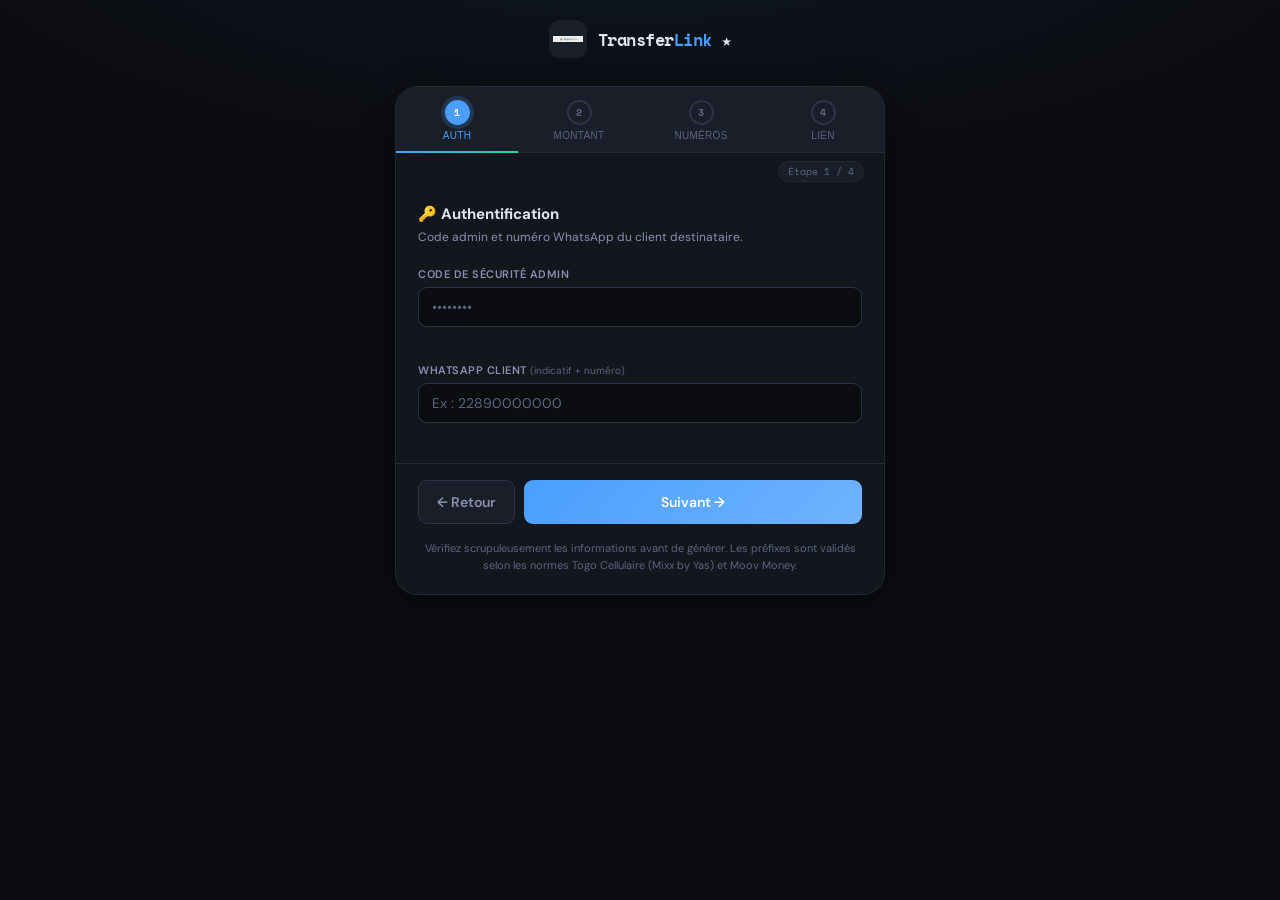
==== commit 8e63e43e: "Update index.html" ====
--- a/index.html
+++ b/index.html
@@ -815,330 +815,7 @@
 
 </div>
 
-<script>
-/* ══════════════════════════════════════
-   CONFIG
-══════════════════════════════════════ */
-const MIXX_PREFIXES  = ['90','91','92','93','70','71','72'];
-const FLOOZ_PREFIXES = ['79','96','97','98','99'];
-const MAX_AMOUNT     = 505000;
-const MIN_AMOUNT     = 100;
-
-let current = 1;
-const TOTAL  = 4;
-let generatedUrl = '';
-
-/* ══════════════════════════════════════
-   STEPPER RENDER
-══════════════════════════════════════ */
-function renderStepper() {
-  document.querySelectorAll('.s-btn').forEach((btn, i) => {
-    const n = i + 1;
-    btn.classList.remove('active','done','clickable');
-    if (n === current) btn.classList.add('active');
-    else if (n < current) { btn.classList.add('done','clickable'); }
-  });
-  document.getElementById('stepper').style.setProperty('--prog', (current / TOTAL * 100) + '%');
-  document.getElementById('stepLabel').textContent = `Étape ${current} / ${TOTAL}`;
-
-  document.querySelectorAll('.panel').forEach((p,i) => p.classList.toggle('active', i+1 === current));
-
-  const back = document.getElementById('btnBack');
-  const next = document.getElementById('btnNext');
-  const gen  = document.getElementById('btnGenerate');
-  back.style.display = current > 1 ? 'flex' : 'none';
-  next.style.display = current < TOTAL ? 'flex' : 'none';
-  gen.style.display  = current === TOTAL ? 'flex' : 'none';
-
-  // Hide result when navigating away from step 4
-  if (current !== TOTAL) document.getElementById('resultBox').classList.remove('show');
-
-  // Update expiry preview when landing on step 4
-  if (current === TOTAL) updateExpiryPreview();
-}
-
-/* ══════════════════════════════════════
-   STEPPER CLICK-BACK
-══════════════════════════════════════ */
-document.querySelectorAll('.s-btn').forEach(btn => {
-  btn.addEventListener('click', () => {
-    const n = parseInt(btn.dataset.step);
-    if (n < current) { current = n; renderStepper(); }
-  });
-});
-
-/* ══════════════════════════════════════
-   VALIDATION PER STEP
-══════════════════════════════════════ */
-function clearError(id, hintId) {
-  document.getElementById(id)?.classList.remove('error');
-  if (hintId) { const h = document.getElementById(hintId); if(h) h.textContent = ''; }
-}
-function setError(id, hintId, msg) {
-  document.getElementById(id)?.classList.add('error');
-  if (hintId) { const h = document.getElementById(hintId); if(h) h.textContent = msg; }
-}
-
-function validateStep1() {
-  let ok = true;
-  clearError('adminPass','hint-pass');
-  clearError('numClient','hint-client');
-
-  const pass = document.getElementById('adminPass').value.trim();
-  if (!pass) { setError('adminPass','hint-pass','Code requis.'); ok = false; }
-
-  const client = document.getElementById('numClient').value.trim();
-  if (client && !/^\d{10,15}$/.test(client)) {
-    setError('numClient','hint-client','Format invalide. Ex : 22890000000');
-    ok = false;
-  }
-  return ok;
-}
-
-function validateStep2() {
-  let ok = true;
-  clearError('montant','hint-montant');
-  const v = parseFloat(document.getElementById('montant').value);
-  if (!v || isNaN(v)) {
-    setError('montant','hint-montant','Saisissez un montant.');
-    ok = false;
-  } else if (v < MIN_AMOUNT || v > MAX_AMOUNT) {
-    setError('montant','hint-montant',`Montant entre ${MIN_AMOUNT.toLocaleString('fr')} et ${MAX_AMOUNT.toLocaleString('fr')} FCFA.`);
-    ok = false;
-  }
-  return ok;
-}
-
-function validateStep3() {
-  let ok = true;
-  clearError('n1','hint-n1');
-  clearError('n2','hint-n2');
-
-  const n1 = document.getElementById('n1').value.trim();
-  const n2 = document.getElementById('n2').value.trim();
-
-  if (!n1 && !n2) {
-    setError('n1','hint-n1','Au moins un numéro requis.');
-    ok = false;
-    return ok;
-  }
-
-  if (n1) {
-    if (n1.length !== 8 || !/^\d+$/.test(n1)) {
-      setError('n1','hint-n1','8 chiffres requis.'); ok = false;
-    } else if (!MIXX_PREFIXES.includes(n1.slice(0,2))) {
-      setError('n1','hint-n1',`Préfixe invalide. Attendus : ${MIXX_PREFIXES.join(', ')}.`); ok = false;
-    }
-  }
-  if (n2) {
-    if (n2.length !== 8 || !/^\d+$/.test(n2)) {
-      setError('n2','hint-n2','8 chiffres requis.'); ok = false;
-    } else if (!FLOOZ_PREFIXES.includes(n2.slice(0,2))) {
-      setError('n2','hint-n2',`Préfixe invalide. Attendus : ${FLOOZ_PREFIXES.join(', ')}.`); ok = false;
-    }
-  }
-  return ok;
-}
-
-function validateByStep(n) {
-  if (n === 1) return validateStep1();
-  if (n === 2) return validateStep2();
-  if (n === 3) return validateStep3();
-  return true;
-}
-
-/* ══════════════════════════════════════
-   NAV BUTTONS
-══════════════════════════════════════ */
-document.getElementById('btnNext').addEventListener('click', () => {
-  if (!validateByStep(current)) return;
-  if (current < TOTAL) { current++; renderStepper(); window.scrollTo({top:0,behavior:'smooth'}); }
-});
-document.getElementById('btnBack').addEventListener('click', () => {
-  if (current > 1) { current--; renderStepper(); window.scrollTo({top:0,behavior:'smooth'}); }
-});
-
-/* ══════════════════════════════════════
-   FEES LIVE CALC
-══════════════════════════════════════ */
-function updateFees() {
-  const v    = parseFloat(document.getElementById('montant').value) || 0;
-  const show = document.getElementById('addFrais').checked && v > 0;
-  const row  = document.getElementById('feesRow');
-  if (show) {
-    const fees  = Math.round(v * 0.01);
-    const total = v + fees;
-    document.getElementById('fBase').textContent  = v.toLocaleString('fr') + ' FCFA';
-    document.getElementById('fFees').textContent  = fees.toLocaleString('fr') + ' FCFA';
-    document.getElementById('fTotal').textContent = total.toLocaleString('fr') + ' FCFA';
-    row.classList.add('show');
-  } else {
-    row.classList.remove('show');
-  }
-}
-document.getElementById('montant').addEventListener('input', updateFees);
-document.getElementById('addFrais').addEventListener('change', updateFees);
-
-/* ══════════════════════════════════════
-   CHECK PILLS TOGGLE
-══════════════════════════════════════ */
-['pill-edit','pill-frais'].forEach(id => {
-  const pill = document.getElementById(id);
-  const cb   = pill.querySelector('input');
-  cb.addEventListener('change', () => {
-    pill.classList.toggle('on', cb.checked);
-    if (id === 'pill-frais') updateFees();
-  });
-});
-
-/* ══════════════════════════════════════
-   COLLAPSIBLE RANGE
-══════════════════════════════════════ */
-document.getElementById('rangeToggle').addEventListener('click', () => {
-  const body  = document.getElementById('rangeBody');
-  const caret = document.getElementById('rangeCaret');
-  const open  = body.classList.toggle('open');
-  caret.classList.toggle('open', open);
-});
-
-/* ══════════════════════════════════════
-   TX TYPE
-══════════════════════════════════════ */
-document.querySelectorAll('input[name="txType"]').forEach(r => {
-  r.addEventListener('change', () => {
-    document.getElementById('marchandZone').style.display = r.value === 'marchand' && r.checked ? 'block' : 'none';
-  });
-});
-
-/* ══════════════════════════════════════
-   LINK NATURE
-══════════════════════════════════════ */
-document.querySelectorAll('input[name="linkNature"]').forEach(r => {
-  r.addEventListener('change', () => {
-    document.getElementById('promoZone').style.display = r.value === 'promo' && r.checked ? 'block' : 'none';
-  });
-});
-
-/* ══════════════════════════════════════
-   EXPIRY PREVIEW
-══════════════════════════════════════ */
-function updateExpiryPreview() {
-  const days = parseInt(document.getElementById('expiryDays').value) || 0;
-  const el   = document.getElementById('expiryPreview');
-  if (days > 0) {
-    const d = new Date();
-    d.setDate(d.getDate() + days);
-    el.textContent = '→ ' + d.toLocaleDateString('fr-TG', {day:'2-digit',month:'short',year:'numeric'});
-  } else {
-    el.textContent = '';
-  }
-}
-document.getElementById('expiryDays').addEventListener('input', updateExpiryPreview);
-
-/* ══════════════════════════════════════
-   GENERATE
-══════════════════════════════════════ */
-document.getElementById('btnGenerate').addEventListener('click', generateLink);
-
-async function generateLink() {
-  const btn = document.getElementById('btnGenerate');
-
-  // Collect payload (mirrors your existing index.js structure)
-  const montant    = parseFloat(document.getElementById('montant').value);
-  const addFrais   = document.getElementById('addFrais').checked;
-  const allowEdit  = document.getElementById('allowEdit').checked;
-  const n1         = document.getElementById('n1').value.trim();
-  const n2         = document.getElementById('n2').value.trim();
-  const txType     = document.querySelector('input[name="txType"]:checked').value;
-  const linkNature = document.querySelector('input[name="linkNature"]:checked').value;
-  const motive     = document.getElementById('motive').value.trim();
-  const expiryDays = parseInt(document.getElementById('expiryDays').value) || 30;
-  const showExpiry = document.getElementById('showExpiry').checked;
-  const numClient  = document.getElementById('numClient').value.trim();
-  const adminPass  = document.getElementById('adminPass').value.trim();
-  const promoLabel = document.getElementById('promoLabel').value.trim();
-  const promoDesc  = document.getElementById('promoDescription').value.trim();
-  const minM       = document.getElementById('minMontant').value;
-  const maxM       = document.getElementById('maxMontant').value;
-
-  const payload = {
-    adminPass,
-    numClient,
-    txType,
-    montant,
-    addFrais,
-    allowEdit,
-    minMontant: minM ? parseInt(minM) : null,
-    maxMontant: maxM ? parseInt(maxM) : null,
-    beneficiaires: {
-      mixx:  n1 ? { numero: n1, nom: document.getElementById('id1').value.trim() } : null,
-      flooz: n2 ? { numero: n2, nom: document.getElementById('id2').value.trim() } : null,
-    },
-    linkNature,
-    promoLabel:  linkNature === 'promo' ? promoLabel : '',
-    promoDesc:   linkNature === 'promo' ? promoDesc  : '',
-    motive,
-    expiryDays,
-    showExpiry,
-  };
-
-  // Loading state
-  btn.disabled = true;
-  btn.innerHTML = '<div class="spinner"></div> Génération…';
-
-  try {
-    const res  = await fetch('/api/generate', {
-      method: 'POST',
-      headers: { 'Content-Type': 'application/json' },
-      body: JSON.stringify(payload),
-    });
-    const data = await res.json();
-
-    if (!res.ok || data.error) throw new Error(data.error || 'Erreur serveur');
-
-    generatedUrl = data.url || data.link || '';
-    document.getElementById('generatedLink').textContent = generatedUrl;
-    document.getElementById('resultBox').classList.add('show');
-    document.getElementById('resultBox').scrollIntoView({ behavior: 'smooth', block: 'nearest' });
-
-  } catch (err) {
-    alert('❌ ' + err.message);
-  } finally {
-    btn.disabled = false;
-    btn.innerHTML = '⚡ Générer le lien';
-  }
-}
-
-/* ══════════════════════════════════════
-   COPY & WHATSAPP
-══════════════════════════════════════ */
-function copyLink() {
-  if (!generatedUrl) return;
-  navigator.clipboard.writeText(generatedUrl).catch(() => {
-    const ta = document.createElement('textarea');
-    ta.value = generatedUrl;
-    document.body.appendChild(ta);
-    ta.select(); document.execCommand('copy');
-    document.body.removeChild(ta);
-  });
-  const btn = document.getElementById('btnCopy');
-  btn.textContent = '✅ Copié !';
-  setTimeout(() => btn.textContent = '📋 Copier', 2200);
-}
-
-function sendWa() {
-  if (!generatedUrl) return;
-  const client = document.getElementById('numClient').value.trim();
-  const msg    = encodeURIComponent(`Voici votre lien de paiement TransferLink :\n${generatedUrl}`);
-  const num    = client.replace(/\D/g,'');
-  window.open(`https://wa.me/${num || ''}?text=${msg}`, '_blank');
-}
-
-/* ══════════════════════════════════════
-   INIT
-══════════════════════════════════════ */
-renderStepper();
-updateExpiryPreview();
-</script>
+<script src="shared.js" defer></script>
+<script src="index.js" defer></script>
 </body>
 </html>
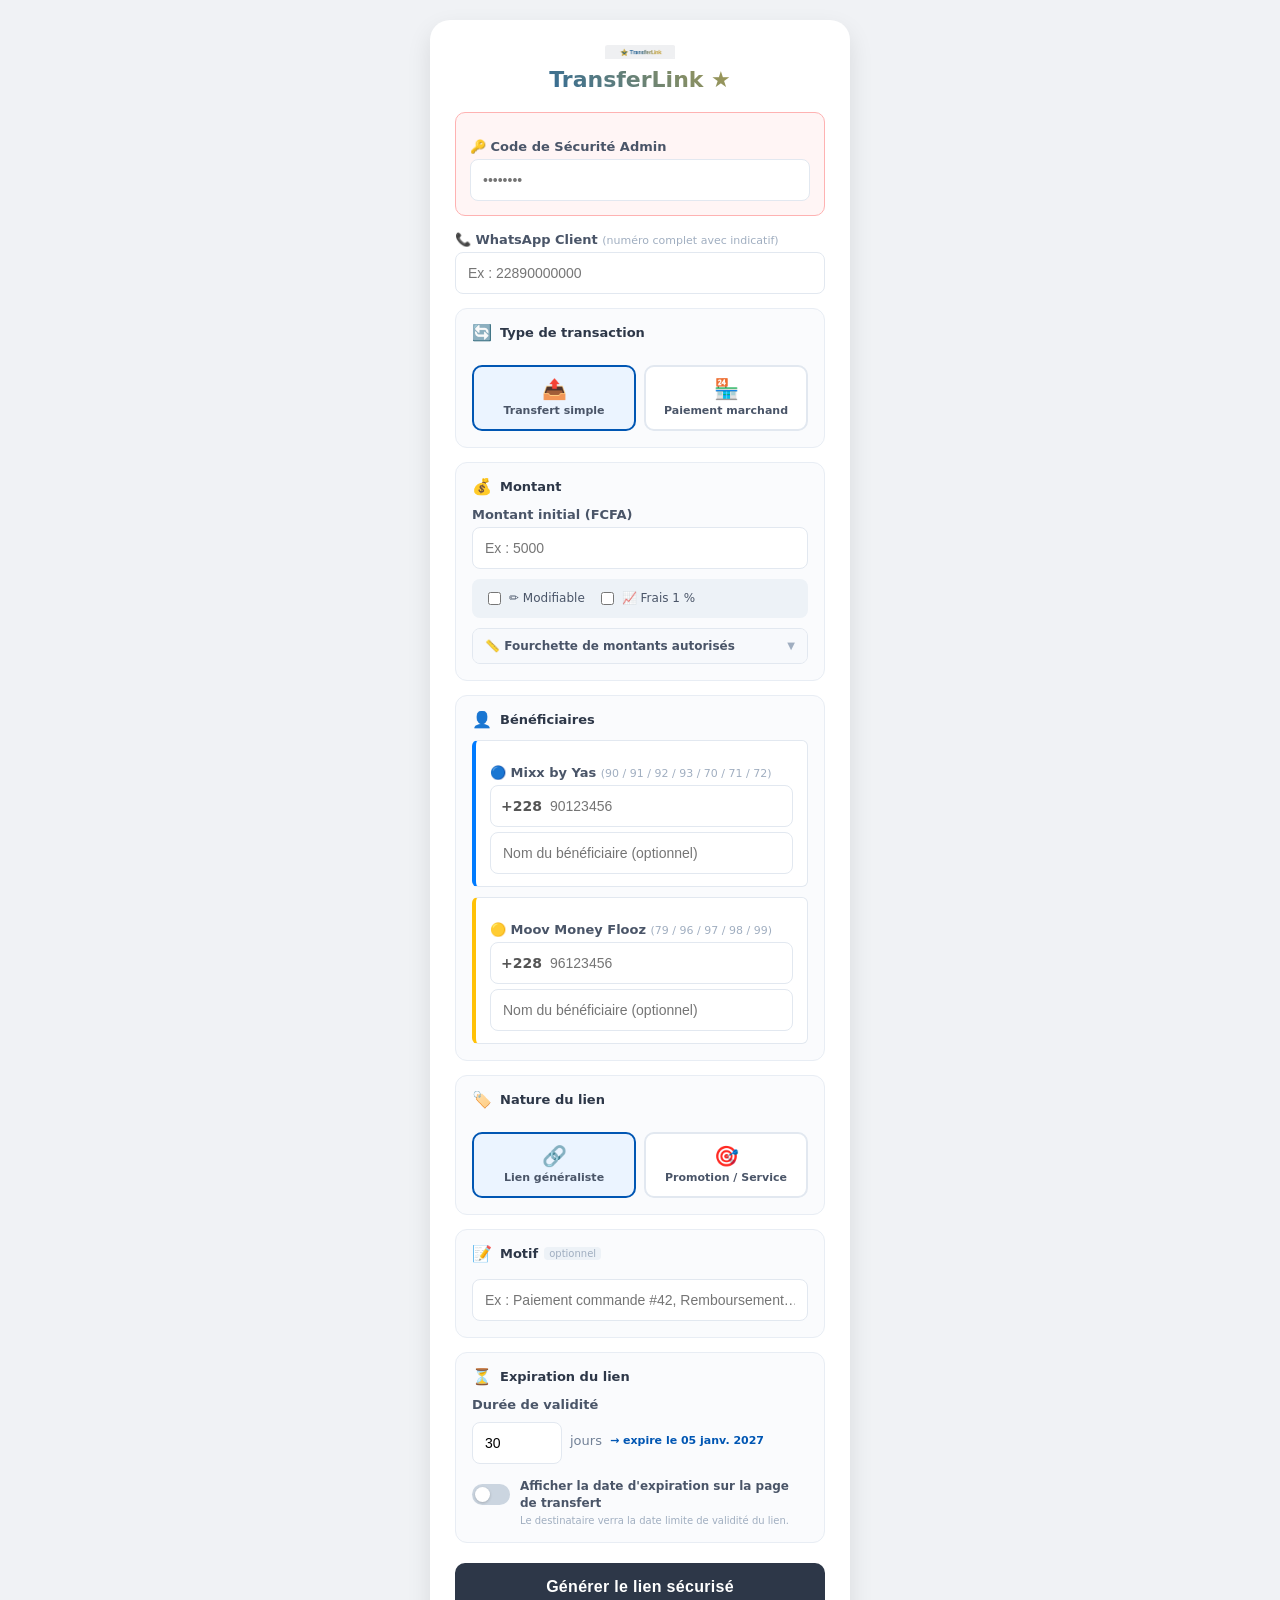
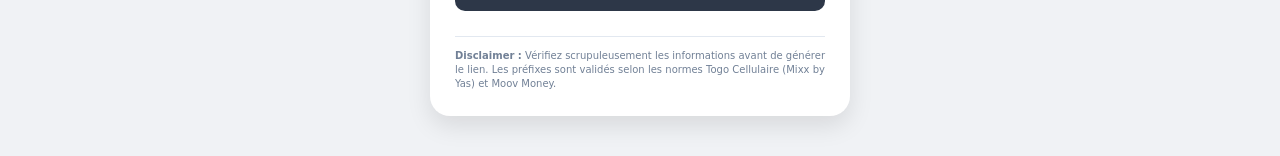
==== commit 526dfbd3: "Rename index1.html to index.html" ====
--- a/index.html
+++ b/index.html
@@ -5,780 +5,173 @@
   <meta name="viewport" content="width=device-width, initial-scale=1.0">
   <title>TransferLink — Admin</title>
   <link rel="preconnect" href="https://fonts.googleapis.com">
-  <link href="https://fonts.googleapis.com/css2?family=DM+Sans:ital,opsz,wght@0,9..40,400;0,9..40,500;0,9..40,600;0,9..40,700;1,9..40,400&family=Space+Mono:wght@400;700&display=swap" rel="stylesheet">
-<style>
-/* ─── RESET & BASE ─────────────────────────────── */
-*, *::before, *::after { box-sizing: border-box; margin: 0; padding: 0; }
-
-:root {
-  --bg:        #0b0d11;
-  --surface:   #13161d;
-  --surface2:  #1a1e28;
-  --border:    #232736;
-  --border2:   #2e3348;
-  --text:      #e2e5ef;
-  --muted:     #5c6480;
-  --muted2:    #8892b0;
-  --accent:    #4a9eff;
-  --accent-dim:#1a3d6e;
-  --green:     #1fd6a0;
-  --green-dim: #0a3325;
-  --warn:      #f0a340;
-  --warn-dim:  #3a2610;
-  --danger:    #ef5050;
-  --mixx:      #2979ff;
-  --mixx-bg:   #0d1f4a;
-  --flooz:     #f5a623;
-  --flooz-bg:  #3a2400;
-  --r:         14px;
-  --r-sm:      9px;
-  --shadow:    0 8px 32px rgba(0,0,0,.45);
-}
-
-html { font-size: 15px; }
-
-body {
-  font-family: 'DM Sans', sans-serif;
-  background: var(--bg);
-  color: var(--text);
-  min-height: 100vh;
-  display: flex;
-  flex-direction: column;
-  align-items: center;
-  padding: 20px 14px 60px;
-  background-image:
-    radial-gradient(ellipse 80% 40% at 50% -10%, rgba(74,158,255,.07) 0%, transparent 70%);
-}
-
-/* ─── HEADER ───────────────────────────────────── */
-.header {
-  display: flex;
-  align-items: center;
-  gap: 11px;
-  margin-bottom: 28px;
-  animation: fadeDown .5s ease both;
-}
-.logo-img {
-  width: 38px; height: 38px;
-  border-radius: 10px;
-  object-fit: contain;
-  background: var(--surface2);
-  padding: 4px;
-}
-.logo-text {
-  font-family: 'Space Mono', monospace;
-  font-size: 17px;
-  font-weight: 700;
-  letter-spacing: -.5px;
-}
-.logo-text em { color: var(--accent); font-style: normal; }
-
-/* ─── CARD ─────────────────────────────────────── */
-.card {
-  width: 100%;
-  max-width: 490px;
-  background: var(--surface);
-  border: 1px solid var(--border);
-  border-radius: 22px;
-  box-shadow: var(--shadow);
-  overflow: hidden;
-  animation: fadeUp .45s ease both .05s;
-}
-
-/* ─── STEPPER HEADER ───────────────────────────── */
-.stepper {
-  display: flex;
-  border-bottom: 1px solid var(--border);
-  position: relative;
-  background: var(--surface2);
-}
-.stepper::after {
-  content: '';
-  position: absolute;
-  bottom: -1px; left: 0;
-  height: 2px;
-  background: linear-gradient(90deg, var(--accent), var(--green));
-  width: var(--prog, 25%);
-  transition: width .4s cubic-bezier(.4,0,.2,1);
-}
-.s-btn {
-  flex: 1;
-  padding: 13px 4px 11px;
-  background: none;
-  border: none;
-  cursor: default;
-  display: flex;
-  flex-direction: column;
-  align-items: center;
-  gap: 5px;
-  transition: background .15s;
-}
-.s-btn.clickable { cursor: pointer; }
-.s-btn.clickable:hover { background: rgba(255,255,255,.03); }
-.s-dot {
-  width: 25px; height: 25px;
-  border-radius: 50%;
-  border: 2px solid var(--border2);
-  display: flex; align-items: center; justify-content: center;
-  font-family: 'Space Mono', monospace;
-  font-size: 10px;
-  font-weight: 700;
-  color: var(--muted);
-  transition: all .3s;
-}
-.s-btn.active .s-dot {
-  border-color: var(--accent);
-  background: var(--accent);
-  color: #fff;
-  box-shadow: 0 0 0 4px rgba(74,158,255,.18);
-}
-.s-btn.done .s-dot {
-  border-color: var(--green);
-  background: var(--green);
-  color: #0b0d11;
-}
-.s-label {
-  font-size: 10px;
-  color: var(--muted);
-  font-weight: 500;
-  letter-spacing: .3px;
-  text-transform: uppercase;
-}
-.s-btn.active .s-label { color: var(--accent); }
-.s-btn.done  .s-label { color: var(--green); }
-
-/* ─── STEP COUNTER PILL ────────────────────────── */
-.step-pill {
-  display: flex;
-  align-items: center;
-  justify-content: flex-end;
-  padding: 8px 20px 0;
-}
-.step-pill span {
-  font-family: 'Space Mono', monospace;
-  font-size: 10px;
-  color: var(--muted);
-  background: var(--surface2);
-  border: 1px solid var(--border);
-  padding: 2px 9px;
-  border-radius: 99px;
-}
-
-/* ─── PANELS ───────────────────────────────────── */
-.panel {
-  display: none;
-  padding: 22px 22px 4px;
-  animation: fadeIn .28s ease both;
-}
-.panel.active { display: block; }
-
-.panel-title {
-  font-size: 15px;
-  font-weight: 700;
-  margin-bottom: 4px;
-  display: flex;
-  align-items: center;
-  gap: 7px;
-}
-.panel-sub {
-  font-size: 12px;
-  color: var(--muted2);
-  margin-bottom: 20px;
-  line-height: 1.55;
-}
-
-/* ─── FORM ELEMENTS ────────────────────────────── */
-.field { margin-bottom: 16px; }
-label, .field-label {
-  display: block;
-  font-size: 11px;
-  font-weight: 600;
-  color: var(--muted2);
-  margin-bottom: 6px;
-  text-transform: uppercase;
-  letter-spacing: .5px;
-}
-.label-hint {
-  font-size: 10px;
-  color: var(--muted);
-  font-weight: 400;
-  text-transform: none;
-  letter-spacing: 0;
-}
-
-input[type=text],
-input[type=password],
-input[type=number],
-input[type=tel],
-select {
-  width: 100%;
-  background: var(--bg);
-  border: 1px solid var(--border2);
-  border-radius: var(--r-sm);
-  color: var(--text);
-  font-family: 'DM Sans', sans-serif;
-  font-size: 14px;
-  padding: 10px 13px;
-  outline: none;
-  transition: border-color .2s, box-shadow .2s;
-  -webkit-appearance: none;
-}
-input:focus, select:focus {
-  border-color: var(--accent);
-  box-shadow: 0 0 0 3px rgba(74,158,255,.12);
-}
-input.error {
-  border-color: var(--danger);
-  box-shadow: 0 0 0 3px rgba(239,80,80,.12);
-}
-input::placeholder { color: var(--muted); }
-
-.error-hint {
-  display: block;
-  font-size: 11px;
-  color: var(--danger);
-  margin-top: 4px;
-  min-height: 16px;
-}
-
-/* ─── PHONE INPUT ──────────────────────────────── */
-.phone-wrap {
-  display: flex;
-  gap: 7px;
-  align-items: center;
-}
-.prefix {
-  background: var(--surface2);
-  border: 1px solid var(--border2);
-  border-radius: var(--r-sm);
-  padding: 10px 11px;
-  font-size: 12px;
-  font-family: 'Space Mono', monospace;
-  color: var(--muted2);
-  white-space: nowrap;
-  flex-shrink: 0;
-}
-.phone-wrap input { flex: 1; }
-
-/* ─── RADIO CARDS ──────────────────────────────── */
-.radio-cards {
-  display: flex;
-  gap: 9px;
-  margin-bottom: 16px;
-}
-.radio-card { flex: 1; cursor: pointer; }
-.radio-card input { display: none; }
-.radio-face {
-  display: flex;
-  flex-direction: column;
-  align-items: center;
-  gap: 6px;
-  padding: 13px 8px;
-  background: var(--bg);
-  border: 1.5px solid var(--border2);
-  border-radius: var(--r-sm);
-  font-size: 12px;
-  font-weight: 500;
-  text-align: center;
-  color: var(--muted2);
-  transition: all .2s;
-}
-.radio-face .icon { font-size: 19px; }
-.radio-card input:checked + .radio-face {
-  border-color: var(--accent);
-  background: var(--accent-dim);
-  color: var(--accent);
-}
-
-/* ─── OPERATOR ROWS ────────────────────────────── */
-.op-row {
-  border: 1px solid var(--border2);
-  border-radius: var(--r);
-  overflow: hidden;
-  margin-bottom: 12px;
-}
-.op-head {
-  display: flex;
-  align-items: center;
-  gap: 10px;
-  padding: 11px 13px;
-  background: var(--surface2);
-}
-.op-badge {
-  width: 30px; height: 30px;
-  border-radius: 8px;
-  display: flex; align-items: center; justify-content: center;
-  font-size: 13px;
-  flex-shrink: 0;
-}
-.op-badge.mixx { background: var(--mixx-bg); }
-.op-badge.flooz { background: var(--flooz-bg); }
-.op-name { font-size: 12px; font-weight: 600; }
-.op-hint { font-size: 10px; color: var(--muted); }
-.op-body { padding: 10px 13px 13px; background: var(--bg); display: flex; flex-direction: column; gap: 8px; }
-
-/* ─── CHECKBOXES ───────────────────────────────── */
-.check-row {
-  display: flex;
-  gap: 10px;
-  flex-wrap: wrap;
-  margin-bottom: 14px;
-}
-.check-pill {
-  display: flex;
-  align-items: center;
-  gap: 7px;
-  background: var(--bg);
-  border: 1px solid var(--border2);
-  border-radius: 99px;
-  padding: 7px 14px;
-  cursor: pointer;
-  font-size: 12px;
-  font-weight: 500;
-  color: var(--muted2);
-  transition: all .2s;
-  user-select: none;
-}
-.check-pill input { display: none; }
-.check-pill.on {
-  border-color: var(--green);
-  background: var(--green-dim);
-  color: var(--green);
-}
-
-/* ─── COLLAPSIBLE ──────────────────────────────── */
-.collapsible {
-  border: 1px solid var(--border2);
-  border-radius: var(--r-sm);
-  overflow: hidden;
-  margin-bottom: 16px;
-}
-.collapsible-head {
-  display: flex;
-  align-items: center;
-  justify-content: space-between;
-  padding: 10px 13px;
-  background: var(--surface2);
-  cursor: pointer;
-  font-size: 12px;
-  font-weight: 600;
-  color: var(--muted2);
-  user-select: none;
-}
-.collapsible-head:hover { background: var(--border); }
-.caret { transition: transform .25s; font-style: normal; font-size: 10px; }
-.caret.open { transform: rotate(180deg); }
-.collapsible-body {
-  display: none;
-  padding: 12px 13px;
-  background: var(--bg);
-}
-.collapsible-body.open { display: block; }
-.range-row { display: flex; gap: 8px; align-items: center; }
-.range-row input { flex: 1; }
-.range-sep { color: var(--muted); font-size: 13px; }
-.range-hint { font-size: 11px; color: var(--muted); margin-top: 8px; text-align: center; }
-
-/* ─── FEES DISPLAY ─────────────────────────────── */
-.fees-row {
-  display: none;
-  background: var(--surface2);
-  border: 1px solid var(--border2);
-  border-radius: var(--r-sm);
-  padding: 11px 14px;
-  margin-top: -6px;
-  margin-bottom: 14px;
-  gap: 0;
-}
-.fees-row.show { display: flex; justify-content: space-between; }
-.fee-item { text-align: center; }
-.fee-label { font-size: 10px; color: var(--muted); text-transform: uppercase; letter-spacing: .4px; }
-.fee-val {
-  font-family: 'Space Mono', monospace;
-  font-size: 13px;
-  font-weight: 700;
-  margin-top: 2px;
-}
-.fee-val.warn  { color: var(--warn); }
-.fee-val.green { color: var(--green); }
-
-/* ─── EXPIRY ROW ───────────────────────────────── */
-.expiry-row {
-  display: flex;
-  gap: 8px;
-  align-items: center;
-  margin-bottom: 14px;
-}
-.expiry-row input { width: 90px; flex-shrink: 0; }
-.expiry-unit { font-size: 12px; color: var(--muted2); }
-.expiry-preview {
-  font-size: 11px;
-  color: var(--accent);
-  font-family: 'Space Mono', monospace;
-  margin-left: auto;
-}
-
-/* ─── TOGGLE SWITCH ────────────────────────────── */
-.switch-row { display: flex; flex-direction: column; gap: 5px; margin-bottom: 16px; }
-.switch-label {
-  display: flex;
-  align-items: center;
-  gap: 10px;
-  cursor: pointer;
-  font-size: 12px;
-  font-weight: 500;
-  color: var(--text);
-  text-transform: none;
-  letter-spacing: 0;
-  margin-bottom: 0;
-}
-.switch-input { display: none; }
-.switch-track {
-  width: 38px; height: 21px;
-  background: var(--border2);
-  border-radius: 99px;
-  position: relative;
-  flex-shrink: 0;
-  transition: background .2s;
-}
-.switch-track::after {
-  content: '';
-  position: absolute;
-  top: 3px; left: 3px;
-  width: 15px; height: 15px;
-  background: white;
-  border-radius: 50%;
-  transition: transform .2s;
-}
-.switch-input:checked + .switch-track { background: var(--green); }
-.switch-input:checked + .switch-track::after { transform: translateX(17px); }
-.switch-hint { font-size: 11px; color: var(--muted); line-height: 1.5; margin-left: 48px; text-transform: none; letter-spacing: 0; }
-
-/* ─── MARCHAND NOTICE ──────────────────────────── */
-.marchand-notice {
-  display: flex;
-  gap: 8px;
-  background: var(--warn-dim);
-  border: 1px solid rgba(240,163,64,.2);
-  border-radius: var(--r-sm);
-  padding: 10px 13px;
-  font-size: 12px;
-  color: var(--warn);
-  line-height: 1.5;
-  margin-top: 10px;
-}
-
-/* ─── ACTIONS BAR ──────────────────────────────── */
-.actions {
-  display: flex;
-  gap: 9px;
-  padding: 16px 22px;
-  border-top: 1px solid var(--border);
-}
-.btn {
-  flex: 1;
-  padding: 12px;
-  border-radius: var(--r-sm);
-  font-family: 'DM Sans', sans-serif;
-  font-size: 14px;
-  font-weight: 600;
-  border: none;
-  cursor: pointer;
-  transition: all .2s;
-  display: flex;
-  align-items: center;
-  justify-content: center;
-  gap: 7px;
-}
-.btn:disabled { opacity: .45; cursor: not-allowed; transform: none !important; }
-.btn-back {
-  background: var(--surface2);
-  border: 1px solid var(--border2);
-  color: var(--muted2);
-  flex: 0 0 auto;
-  padding: 12px 18px;
-}
-.btn-back:hover:not(:disabled) { border-color: var(--text); color: var(--text); }
-.btn-next {
-  background: linear-gradient(135deg, var(--accent) 0%, #6fb3ff 100%);
-  color: #fff;
-}
-.btn-next:hover:not(:disabled) { opacity: .88; transform: translateY(-1px); }
-.btn-generate {
-  background: linear-gradient(135deg, var(--green) 0%, #15c490 100%);
-  color: #0b0d11;
-  font-weight: 700;
-}
-.btn-generate:hover:not(:disabled) { opacity: .88; transform: translateY(-1px); }
-.btn-generate.loading { pointer-events: none; }
-.spinner {
-  width: 15px; height: 15px;
-  border: 2px solid rgba(0,0,0,.2);
-  border-top-color: #0b0d11;
-  border-radius: 50%;
-  animation: spin .7s linear infinite;
-}
-
-/* ─── RESULT BOX ───────────────────────────────── */
-.result-box {
-  display: none;
-  margin: 0 22px 18px;
-  padding: 16px;
-  background: rgba(31,214,160,.06);
-  border: 1px solid rgba(31,214,160,.3);
-  border-radius: var(--r);
-  animation: fadeIn .3s ease;
-}
-.result-box.show { display: block; }
-.result-title {
-  font-size: 12px;
-  font-weight: 700;
-  color: var(--green);
-  text-transform: uppercase;
-  letter-spacing: .5px;
-  margin-bottom: 10px;
-}
-.result-link {
-  font-family: 'Space Mono', monospace;
-  font-size: 12px;
-  color: var(--text);
-  word-break: break-all;
-  background: var(--bg);
-  padding: 10px;
-  border-radius: var(--r-sm);
-  border: 1px solid var(--border2);
-  margin-bottom: 10px;
-  line-height: 1.5;
-}
-.result-actions { display: flex; gap: 8px; }
-.btn-copy, .btn-wa {
-  flex: 1;
-  padding: 9px;
-  border: none;
-  border-radius: var(--r-sm);
-  font-family: 'DM Sans', sans-serif;
-  font-size: 12px;
-  font-weight: 600;
-  cursor: pointer;
-  transition: all .2s;
-}
-.btn-copy { background: var(--surface2); border: 1px solid var(--border2); color: var(--text); }
-.btn-copy:hover { border-color: var(--accent); color: var(--accent); }
-.btn-wa { background: #25d366; color: #fff; }
-.btn-wa:hover { opacity: .85; }
-
-/* ─── DISCLAIMER ───────────────────────────────── */
-.disclaimer {
-  font-size: 11px;
-  color: var(--muted);
-  text-align: center;
-  padding: 0 22px 20px;
-  line-height: 1.55;
-}
-
-/* ─── ANIMATIONS ───────────────────────────────── */
-@keyframes fadeDown  { from { opacity:0; transform:translateY(-10px); } to { opacity:1; transform:none; } }
-@keyframes fadeUp    { from { opacity:0; transform:translateY(12px);  } to { opacity:1; transform:none; } }
-@keyframes fadeIn    { from { opacity:0; transform:translateY(6px);   } to { opacity:1; transform:none; } }
-@keyframes spin      { to   { transform: rotate(360deg); } }
-</style>
+  <link href="https://fonts.googleapis.com/css2?family=DM+Sans:wght@400;500;600;700&family=Space+Mono:wght@400;700&display=swap" rel="stylesheet">
+  <link rel="stylesheet" href="css/shared.css">
+  <link rel="stylesheet" href="css/index.css">
 </head>
 <body>
 
-<!-- HEADER -->
-<div class="header">
-  <img src="/img/mtl.png" alt="TransferLink" class="logo-img" onerror="this.style.display='none'">
-  <div class="logo-text">Transfer<em>Link</em> ★</div>
-</div>
-
-<!-- CARD -->
 <div class="card">
 
-  <!-- STEPPER -->
-  <div class="stepper" id="stepper" style="--prog:25%">
-    <button class="s-btn active" data-step="1">
-      <div class="s-dot">1</div>
-      <span class="s-label">Auth</span>
-    </button>
-    <button class="s-btn" data-step="2">
-      <div class="s-dot">2</div>
-      <span class="s-label">Montant</span>
-    </button>
-    <button class="s-btn" data-step="3">
-      <div class="s-dot">3</div>
-      <span class="s-label">Numéros</span>
-    </button>
-    <button class="s-btn" data-step="4">
-      <div class="s-dot">4</div>
-      <span class="s-label">Lien</span>
-    </button>
-  </div>
-
-  <div class="step-pill"><span id="stepLabel">Étape 1 / 4</span></div>
-
-  <!-- ═══════════ PANEL 1 — AUTH + CLIENT ═══════════ -->
-  <div class="panel active" id="panel1">
-    <div class="panel-title">🔑 Authentification</div>
-    <div class="panel-sub">Code admin et numéro WhatsApp du client destinataire.</div>
-
-    <div class="field">
-      <label for="adminPass">Code de sécurité admin</label>
-      <input type="password" id="adminPass" placeholder="••••••••" autocomplete="current-password">
-      <span class="error-hint" id="hint-pass"></span>
-    </div>
-
-    <div class="field">
-      <label for="numClient">WhatsApp Client <span class="label-hint">(indicatif + numéro)</span></label>
-      <input type="tel" id="numClient" placeholder="Ex : 22890000000" inputmode="numeric">
-      <span class="error-hint" id="hint-client"></span>
-    </div>
-  </div>
-
-  <!-- ═══════════ PANEL 2 — MONTANT ═══════════ -->
-  <div class="panel" id="panel2">
-    <div class="panel-title">💰 Transaction & Montant</div>
-    <div class="panel-sub">Configurez le type, le montant et les options de paiement.</div>
-
-    <div class="field-label">Type de transaction</div>
-    <div class="radio-cards" id="txTypeGroup">
-      <label class="radio-card">
-        <input type="radio" name="txType" value="transfert" checked>
-        <div class="radio-face"><span class="icon">📤</span>Transfert simple</div>
-      </label>
-      <label class="radio-card">
-        <input type="radio" name="txType" value="marchand">
-        <div class="radio-face"><span class="icon">🏪</span>Paiement marchand</div>
-      </label>
-    </div>
-    <div id="marchandZone" style="display:none">
+  <!-- Logo -->
+  <div class="logo-container">
+    <img src="/img/mtl.png" alt="Money TransferLink" class="logo-img">
+    <span class="logo-text">TransferLink ★</span>
+  </div>
+
+  <!-- Auth -->
+  <div class="auth-zone">
+    <label for="adminPass">🔑 Code de Sécurité Admin</label>
+    <input type="password" id="adminPass" placeholder="••••••••" autocomplete="current-password">
+  </div>
+
+  <!-- Client -->
+  <label for="numClient">📞 WhatsApp Client <span class="label-hint">(numéro complet avec indicatif)</span></label>
+  <input type="tel" id="numClient" placeholder="Ex : 22890000000" inputmode="numeric">
+
+  <!-- SECTION 1 — Type de transaction -->
+  <div class="config-section">
+    <div class="section-header">
+      <span class="section-icon">🔄</span>
+      <span class="section-title">Type de transaction</span>
+    </div>
+    <div class="radio-group" id="transactionTypeGroup">
+      <label class="radio-card active" id="rc-simple">
+        <input type="radio" name="transactionType" value="transfert" checked>
+        <span class="radio-icon">📤</span>
+        <span class="radio-label">Transfert simple</span>
+      </label>
+      <label class="radio-card" id="rc-marchand">
+        <input type="radio" name="transactionType" value="marchand">
+        <span class="radio-icon">🏪</span>
+        <span class="radio-label">Paiement marchand</span>
+      </label>
+    </div>
+    <div class="marchand-zone" id="marchandZone" style="display:none;">
       <div class="marchand-notice">
         <span>ℹ️</span>
         <span>Les codes USSD marchand seront configurés dans cette zone.</span>
       </div>
-      <br>
-    </div>
-
-    <div class="field">
-      <label for="montant">Montant initial (FCFA)</label>
-      <input type="number" id="montant" placeholder="Ex : 5 000" min="100" max="505000" inputmode="numeric">
-      <span class="error-hint" id="hint-montant"></span>
-    </div>
-
-    <div class="fees-row" id="feesRow">
-      <div class="fee-item"><div class="fee-label">Montant</div><div class="fee-val" id="fBase">—</div></div>
-      <div class="fee-item"><div class="fee-label">Frais 1%</div><div class="fee-val warn" id="fFees">—</div></div>
-      <div class="fee-item"><div class="fee-label">Total</div><div class="fee-val green" id="fTotal">—</div></div>
-    </div>
-
-    <div class="check-row">
-      <label class="check-pill" id="pill-edit">
-        <input type="checkbox" id="allowEdit"> ✏️ Montant modifiable
-      </label>
-      <label class="check-pill" id="pill-frais">
-        <input type="checkbox" id="addFrais"> 📈 Ajouter frais 1%
-      </label>
-    </div>
-
-    <div class="collapsible" id="rangeBlock">
-      <div class="collapsible-head" id="rangeToggle">
+    </div>
+  </div>
+
+  <!-- SECTION 2 — Montant -->
+  <div class="config-section">
+    <div class="section-header">
+      <span class="section-icon">💰</span>
+      <span class="section-title">Montant</span>
+    </div>
+
+    <label for="montant">Montant initial (FCFA)</label>
+    <input type="number" id="montant" placeholder="Ex : 5000" min="100" max="505000">
+
+    <div class="options-zone">
+      <label>
+        <input type="checkbox" id="allowEdit"> ✏️ Modifiable
+      </label>
+      <label>
+        <input type="checkbox" id="addFrais"> 📈 Frais 1 %
+      </label>
+    </div>
+
+    <!-- Fourchette de montants -->
+    <div class="toggle-block">
+      <div class="toggle-header" id="rangeToggleBtn">
         <span>📏 Fourchette de montants autorisés</span>
-        <i class="caret" id="rangeCaret">▼</i>
-      </div>
-      <div class="collapsible-body" id="rangeBody">
+        <span class="toggle-arrow" id="rangeArrow">▼</span>
+      </div>
+      <div class="toggle-body" id="rangeBody" style="display:none;">
         <div class="range-row">
-          <input type="number" id="minMontant" placeholder="Min (100)" min="100" max="505000">
-          <span class="range-sep">—</span>
-          <input type="number" id="maxMontant" placeholder="Max (505 000)" min="100" max="505000">
+          <div class="range-field">
+            <label for="minMontant">Min (FCFA)</label>
+            <input type="number" id="minMontant" placeholder="100" min="100" max="505000">
+          </div>
+          <div class="range-sep">—</div>
+          <div class="range-field">
+            <label for="maxMontant">Max (FCFA)</label>
+            <input type="number" id="maxMontant" placeholder="200000" min="100" max="505000">
+          </div>
         </div>
         <p class="range-hint">Plage autorisée : 100 FCFA — 505 000 FCFA</p>
       </div>
     </div>
   </div>
 
-  <!-- ═══════════ PANEL 3 — BÉNÉFICIAIRES ═══════════ -->
-  <div class="panel" id="panel3">
-    <div class="panel-title">👤 Bénéficiaires</div>
-    <div class="panel-sub">Au moins un numéro requis. Préfixes validés selon les normes Togo.</div>
-
-    <!-- Mixx by Yas -->
-    <div class="op-row">
-      <div class="op-head">
-        <div class="op-badge mixx">🔵</div>
-        <div>
-          <div class="op-name" style="color:var(--mixx)">Mixx by Yas</div>
-          <div class="op-hint">Préfixes : 90 · 91 · 92 · 93 · 70 · 71 · 72</div>
-        </div>
-      </div>
-      <div class="op-body">
-        <div class="phone-wrap">
-          <span class="prefix">+228</span>
-          <input type="tel" id="n1" placeholder="90123456" inputmode="numeric" maxlength="8">
-        </div>
-        <span class="error-hint" id="hint-n1"></span>
-        <input type="text" id="id1" placeholder="Nom du bénéficiaire (optionnel)">
-      </div>
-    </div>
-
-    <!-- Moov Flooz -->
-    <div class="op-row">
-      <div class="op-head">
-        <div class="op-badge flooz">🟡</div>
-        <div>
-          <div class="op-name" style="color:var(--flooz)">Moov Money Flooz</div>
-          <div class="op-hint">Préfixes : 79 · 96 · 97 · 98 · 99</div>
-        </div>
-      </div>
-      <div class="op-body">
-        <div class="phone-wrap">
-          <span class="prefix">+228</span>
-          <input type="tel" id="n2" placeholder="96123456" inputmode="numeric" maxlength="8">
-        </div>
-        <span class="error-hint" id="hint-n2"></span>
-        <input type="text" id="id2" placeholder="Nom du bénéficiaire (optionnel)">
-      </div>
-    </div>
-  </div>
-
-  <!-- ═══════════ PANEL 4 — LIEN ═══════════ -->
-  <div class="panel" id="panel4">
-    <div class="panel-title">🏷️ Configuration du lien</div>
-    <div class="panel-sub">Nature, motif et durée de validité.</div>
-
-    <div class="field-label">Nature du lien</div>
-    <div class="radio-cards" id="linkNatureGroup">
-      <label class="radio-card">
+  <!-- SECTION 3 — Bénéficiaires -->
+  <div class="config-section">
+    <div class="section-header">
+      <span class="section-icon">👤</span>
+      <span class="section-title">Bénéficiaires</span>
+    </div>
+
+    <div class="net-section tmoney">
+      <label>🔵 Mixx by Yas <span class="label-hint">(90 / 91 / 92 / 93 / 70 / 71 / 72)</span></label>
+      <div class="phone-input">
+        <span class="prefix">+228</span>
+        <input type="tel" id="n1" placeholder="90123456" inputmode="numeric" maxlength="8">
+      </div>
+      <span class="error-hint" id="hint-n1"></span>
+      <input type="text" id="id1" placeholder="Nom du bénéficiaire (optionnel)">
+    </div>
+
+    <div class="net-section flooz">
+      <label>🟡 Moov Money Flooz <span class="label-hint">(79 / 96 / 97 / 98 / 99)</span></label>
+      <div class="phone-input">
+        <span class="prefix">+228</span>
+        <input type="tel" id="n2" placeholder="96123456" inputmode="numeric" maxlength="8">
+      </div>
+      <span class="error-hint" id="hint-n2"></span>
+      <input type="text" id="id2" placeholder="Nom du bénéficiaire (optionnel)">
+    </div>
+  </div>
+
+  <!-- SECTION 4 — Nature du lien -->
+  <div class="config-section">
+    <div class="section-header">
+      <span class="section-icon">🏷️</span>
+      <span class="section-title">Nature du lien</span>
+    </div>
+    <div class="radio-group" id="linkNatureGroup">
+      <label class="radio-card active" id="rc-general">
         <input type="radio" name="linkNature" value="general" checked>
-        <div class="radio-face"><span class="icon">🔗</span>Lien généraliste</div>
-      </label>
-      <label class="radio-card">
+        <span class="radio-icon">🔗</span>
+        <span class="radio-label">Lien généraliste</span>
+      </label>
+      <label class="radio-card" id="rc-promo">
         <input type="radio" name="linkNature" value="promo">
-        <div class="radio-face"><span class="icon">🎯</span>Promotion / Service</div>
-      </label>
-    </div>
-
-    <div id="promoZone" style="display:none">
-      <div class="field">
-        <label for="promoLabel">Nom du produit / service</label>
-        <input type="text" id="promoLabel" placeholder="Ex : Offre Ramadan, Pack Internet 10Go…">
-      </div>
-      <div class="field">
-        <label for="promoDescription">Description courte <span class="label-hint">(optionnel)</span></label>
-        <input type="text" id="promoDescription" placeholder="Ex : Valable jusqu'au 30 avril 2025">
-      </div>
-    </div>
-
-    <div class="field">
-      <label for="motive">Motif du transfert <span class="label-hint">(optionnel)</span></label>
-      <input type="text" id="motive" placeholder="Ex : Paiement commande #42…">
-    </div>
-
-    <div class="field">
-      <label for="expiryDays">Durée de validité</label>
-      <div class="expiry-row">
-        <input type="number" id="expiryDays" value="30" min="1" max="365" inputmode="numeric">
-        <span class="expiry-unit">jours</span>
-        <span class="expiry-preview" id="expiryPreview"></span>
-      </div>
+        <span class="radio-icon">🎯</span>
+        <span class="radio-label">Promotion / Service</span>
+      </label>
+    </div>
+    <div id="promoDetailsZone" style="display:none; margin-top:12px;">
+      <label for="promoLabel">Nom du produit / service</label>
+      <input type="text" id="promoLabel" placeholder="Ex : Offre Ramadan, Pack Internet 10Go…">
+      <label for="promoDescription">Description courte <span class="label-hint">(optionnel)</span></label>
+      <input type="text" id="promoDescription" placeholder="Ex : Valable jusqu'au 30 avril 2025">
+    </div>
+  </div>
+
+  <!-- SECTION 5 — Motif du transfert -->
+  <div class="config-section">
+    <div class="section-header">
+      <span class="section-icon">📝</span>
+      <span class="section-title">Motif <span class="optional-badge">optionnel</span></span>
+    </div>
+    <input type="text" id="motive" placeholder="Ex : Paiement commande #42, Remboursement…">
+  </div>
+
+  <!-- SECTION 6 — Expiration du lien -->
+  <div class="config-section">
+    <div class="section-header">
+      <span class="section-icon">⏳</span>
+      <span class="section-title">Expiration du lien</span>
+    </div>
+
+    <label for="expiryDays">Durée de validité</label>
+    <div class="expiry-input-row">
+      <input type="number" id="expiryDays" value="30" min="1" max="365" placeholder="30">
+      <span class="expiry-unit">jours</span>
+      <span class="expiry-preview" id="expiryPreview"></span>
     </div>
 
     <div class="switch-row">
@@ -791,31 +184,23 @@
     </div>
   </div>
 
-  <!-- RESULT -->
-  <div class="result-box" id="resultBox">
-    <div class="result-title">✅ Lien généré avec succès</div>
-    <div class="result-link" id="generatedLink">—</div>
-    <div class="result-actions">
-      <button class="btn-copy" id="btnCopy" onclick="copyLink()">📋 Copier</button>
-      <button class="btn-wa" id="btnWa" onclick="sendWa()">💬 Envoyer WhatsApp</button>
-    </div>
-  </div>
-
-  <!-- ACTIONS -->
-  <div class="actions">
-    <button class="btn btn-back" id="btnBack">← Retour</button>
-    <button class="btn btn-next" id="btnNext">Suivant →</button>
-    <button class="btn btn-generate" id="btnGenerate" style="display:none">⚡ Générer le lien</button>
-  </div>
-
-  <p class="disclaimer">
-    Vérifiez scrupuleusement les informations avant de générer.
+  <!-- Bouton -->
+  <button class="btn-generate" id="btn-generer">Générer le lien sécurisé</button>
+
+  <!-- Résultat -->
+  <div id="result">
+    <p id="resume"></p>
+    <div id="waArea"></div>
+  </div>
+
+  <div class="disclaimer">
+    <b>Disclaimer :</b> Vérifiez scrupuleusement les informations avant de générer le lien.
     Les préfixes sont validés selon les normes Togo Cellulaire (Mixx by Yas) et Moov Money.
-  </p>
+  </div>
 
 </div>
 
-<script src="shared.js" defer></script>
-<script src="index.js" defer></script>
+<script src="js/shared.js"></script>
+<script src="js/index.js"></script>
 </body>
 </html>
--- a/css/shared.css
+++ b/css/shared.css
@@ -0,0 +1,123 @@
+/* ============================================================
+   TransferLink v4.2 — Shared Styles
+   ============================================================ */
+
+*, *::before, *::after { box-sizing: border-box; }
+
+body {
+  font-family: 'Segoe UI', system-ui, sans-serif;
+  background: #f0f2f5;
+  color: #333;
+  margin: 0;
+  padding: 10px;
+}
+
+/* ---------- Card ---------- */
+.card {
+  background: #fff;
+  padding: 25px;
+  border-radius: 20px;
+  box-shadow: 0 10px 25px rgba(0, 0, 0, 0.1);
+  width: 100%;
+  max-width: 420px;
+  margin: 0 auto;
+}
+
+/* ---------- Logo ---------- */
+.logo-container { text-align: center; margin-bottom: 20px; }
+.logo-img       { width: 70px; height: auto; margin-bottom: 8px; display: block; margin-inline: auto; }
+.logo-text {
+  display: block;
+  font-size: 22px;
+  font-weight: 800;
+  background: linear-gradient(45deg, #0056b3, #d4af37);
+  -webkit-background-clip: text;
+  -webkit-text-fill-color: transparent;
+  background-clip: text;
+}
+
+/* ---------- Form elements ---------- */
+label {
+  display: block;
+  margin-top: 12px;
+  font-weight: 600;
+  font-size: 13px;
+  color: #4a5568;
+}
+
+input[type="text"],
+input[type="number"],
+input[type="tel"],
+input[type="password"] {
+  width: 100%;
+  padding: 12px;
+  margin-top: 5px;
+  border-radius: 8px;
+  border: 1px solid #e2e8f0;
+  font-size: 14px;
+  transition: border-color 0.2s;
+  background: #fff;
+}
+
+input:focus {
+  outline: none;
+  border-color: #0056b3;
+  box-shadow: 0 0 0 3px rgba(0, 86, 179, 0.12);
+}
+
+/* ---------- Phone input with prefix ---------- */
+.phone-input {
+  display: flex;
+  align-items: center;
+  border: 1px solid #e2e8f0;
+  border-radius: 8px;
+  padding: 0 10px;
+  margin-top: 5px;
+  transition: border-color 0.2s;
+}
+.phone-input:focus-within {
+  border-color: #0056b3;
+  box-shadow: 0 0 0 3px rgba(0, 86, 179, 0.12);
+}
+.phone-input .prefix {
+  font-weight: 700;
+  color: #555;
+  white-space: nowrap;
+  margin-right: 8px;
+  font-size: 14px;
+}
+.phone-input input {
+  border: none !important;
+  box-shadow: none !important;
+  margin-top: 0;
+  padding: 12px 0;
+}
+
+/* ---------- Error hint ---------- */
+.error-hint {
+  color: #e53e3e;
+  font-size: 11px;
+  margin-top: 3px;
+  display: none;
+}
+
+/* ---------- Disclaimer ---------- */
+.disclaimer {
+  font-size: 10px;
+  color: #718096;
+  margin-top: 25px;
+  line-height: 1.4;
+  text-align: justify;
+  border-top: 1px solid #e2e8f0;
+  padding-top: 12px;
+}
+
+/* ---------- Error state (transfer page) ---------- */
+.state-error {
+  color: #dc3545;
+  background: #fff5f5;
+  padding: 25px;
+  border-radius: 15px;
+  border: 1px solid #feb2b2;
+  text-align: center;
+}
--- a/css/index.css
+++ b/css/index.css
@@ -0,0 +1,366 @@
+/* ============================================================
+   TransferLink v4.3 — Admin page (index.html)
+   ============================================================ */
+
+body {
+  display: flex;
+  flex-direction: column;
+  align-items: center;
+  min-height: 100vh;
+  padding: 20px 10px 40px;
+}
+
+/* ---------- Auth zone ---------- */
+.auth-zone {
+  background: #fff5f5;
+  border: 1px solid #feb2b2;
+  padding: 14px;
+  border-radius: 10px;
+  margin-bottom: 16px;
+}
+
+/* ---------- Label hints ---------- */
+.label-hint {
+  font-weight: 400;
+  color: #a0aec0;
+  font-size: 11px;
+}
+
+/* ---------- Config sections ---------- */
+.config-section {
+  border: 1px solid #e8edf4;
+  border-radius: 12px;
+  padding: 16px;
+  margin-top: 14px;
+  background: #fafbfd;
+}
+
+.section-header {
+  display: flex;
+  align-items: center;
+  gap: 8px;
+  margin-bottom: 12px;
+}
+
+.section-icon {
+  font-size: 16px;
+  line-height: 1;
+}
+
+.section-title {
+  font-size: 13px;
+  font-weight: 700;
+  color: #2d3748;
+  display: flex;
+  align-items: center;
+  gap: 6px;
+}
+
+.optional-badge {
+  font-size: 10px;
+  font-weight: 500;
+  color: #a0aec0;
+  background: #edf2f7;
+  border-radius: 4px;
+  padding: 1px 5px;
+  vertical-align: middle;
+}
+
+/* ---------- Radio cards ---------- */
+.radio-group {
+  display: grid;
+  grid-template-columns: 1fr 1fr;
+  gap: 8px;
+}
+
+.radio-card {
+  display: flex;
+  flex-direction: column;
+  align-items: center;
+  gap: 5px;
+  padding: 12px 8px;
+  border: 2px solid #e2e8f0;
+  border-radius: 10px;
+  cursor: pointer;
+  transition: border-color 0.18s, background 0.18s;
+  background: #fff;
+  text-align: center;
+}
+
+.radio-card input[type="radio"] {
+  display: none;
+}
+
+.radio-card.active,
+.radio-card:has(input:checked) {
+  border-color: #0056b3;
+  background: #ebf4ff;
+}
+
+.radio-icon {
+  font-size: 20px;
+  line-height: 1;
+}
+
+.radio-label {
+  font-size: 11px;
+  font-weight: 600;
+  color: #4a5568;
+}
+
+/* ---------- Marchand zone ---------- */
+.marchand-zone {
+  margin-top: 10px;
+}
+
+.marchand-notice {
+  display: flex;
+  align-items: flex-start;
+  gap: 8px;
+  font-size: 11px;
+  color: #718096;
+  background: #fffbeb;
+  border: 1px dashed #f6d860;
+  border-radius: 8px;
+  padding: 10px;
+}
+
+/* ---------- Options (checkboxes) ---------- */
+.options-zone {
+  display: flex;
+  gap: 12px;
+  margin: 10px 0;
+  background: #edf2f7;
+  padding: 10px 12px;
+  border-radius: 8px;
+  flex-wrap: wrap;
+}
+
+.options-zone label {
+  display: flex;
+  align-items: center;
+  gap: 5px;
+  cursor: pointer;
+  font-size: 12px;
+  margin-top: 0;
+  font-weight: 500;
+}
+
+.options-zone input[type="checkbox"] {
+  width: auto;
+}
+
+/* ---------- Toggle block (fourchette) ---------- */
+.toggle-block {
+  border: 1px solid #e2e8f0;
+  border-radius: 8px;
+  overflow: hidden;
+  margin-top: 10px;
+}
+
+.toggle-header {
+  display: flex;
+  justify-content: space-between;
+  align-items: center;
+  padding: 10px 12px;
+  font-size: 12px;
+  font-weight: 600;
+  color: #4a5568;
+  cursor: pointer;
+  background: #f7f9fc;
+  user-select: none;
+  transition: background 0.15s;
+}
+
+.toggle-header:hover {
+  background: #edf2f7;
+}
+
+.toggle-arrow {
+  font-size: 10px;
+  color: #a0aec0;
+  transition: transform 0.2s;
+}
+
+.toggle-arrow.open {
+  transform: rotate(180deg);
+}
+
+.toggle-body {
+  padding: 12px;
+  border-top: 1px solid #e2e8f0;
+  background: #fff;
+}
+
+.range-row {
+  display: flex;
+  align-items: flex-end;
+  gap: 8px;
+}
+
+.range-field {
+  flex: 1;
+}
+
+.range-sep {
+  font-size: 16px;
+  color: #a0aec0;
+  padding-bottom: 8px;
+  flex-shrink: 0;
+}
+
+.range-hint {
+  font-size: 10px;
+  color: #a0aec0;
+  margin: 6px 0 0;
+}
+
+/* ---------- Network section ---------- */
+.net-section {
+  border-left: 4px solid #cbd5e0;
+  padding: 12px 14px;
+  margin-top: 10px;
+  background: #fff;
+  border-radius: 6px;
+  border: 1px solid #e2e8f0;
+  border-left-width: 4px;
+}
+
+.net-section.tmoney { border-left-color: #007bff; }
+.net-section.flooz  { border-left-color: #ffc107; }
+
+/* ---------- Expiration ---------- */
+.expiry-input-row {
+  display: flex;
+  align-items: center;
+  gap: 8px;
+  margin-top: 5px;
+}
+
+.expiry-input-row input {
+  width: 90px;
+  flex-shrink: 0;
+}
+
+.expiry-unit {
+  font-size: 13px;
+  color: #718096;
+  font-weight: 500;
+  flex-shrink: 0;
+}
+
+.expiry-preview {
+  font-size: 11px;
+  color: #0056b3;
+  font-weight: 600;
+  white-space: nowrap;
+}
+
+/* ---------- Toggle switch ---------- */
+.switch-row {
+  margin-top: 14px;
+}
+
+.switch-label {
+  display: flex;
+  align-items: center;
+  gap: 10px;
+  cursor: pointer;
+  margin-top: 0;
+}
+
+.switch-input {
+  display: none;
+}
+
+.switch-track {
+  width: 38px;
+  height: 21px;
+  background: #cbd5e0;
+  border-radius: 20px;
+  flex-shrink: 0;
+  position: relative;
+  transition: background 0.2s;
+}
+
+.switch-track::after {
+  content: '';
+  position: absolute;
+  top: 3px;
+  left: 3px;
+  width: 15px;
+  height: 15px;
+  border-radius: 50%;
+  background: #fff;
+  box-shadow: 0 1px 3px rgba(0,0,0,.2);
+  transition: left 0.2s;
+}
+
+.switch-input:checked + .switch-track {
+  background: #0056b3;
+}
+
+.switch-input:checked + .switch-track::after {
+  left: 20px;
+}
+
+.switch-text {
+  font-size: 12px;
+  font-weight: 600;
+  color: #4a5568;
+  line-height: 1.4;
+}
+
+.switch-hint {
+  font-size: 10px;
+  color: #a0aec0;
+  margin: 4px 0 0 48px;
+}
+
+/* ---------- Generate button ---------- */
+.btn-generate {
+  display: block;
+  width: 100%;
+  background: #2d3748;
+  color: white;
+  border: none;
+  padding: 15px;
+  font-size: 16px;
+  font-weight: 700;
+  cursor: pointer;
+  margin-top: 20px;
+  border-radius: 10px;
+  transition: background 0.25s, transform 0.1s;
+  letter-spacing: 0.3px;
+}
+
+.btn-generate:hover  { background: #1a202c; }
+.btn-generate:active { background: #111827; transform: scale(0.99); }
+.btn-generate:disabled { background: #a0aec0; cursor: not-allowed; }
+
+/* ---------- Result area ---------- */
+#result {
+  display: none;
+  margin-top: 20px;
+  padding: 16px;
+  background: #f0fff4;
+  border: 1px solid #c6f6d5;
+  border-radius: 10px;
+  text-align: center;
+}
+
+#result p { font-weight: 700; margin: 0 0 10px; }
+
+.wa-link {
+  display: inline-block;
+  background: #25D366;
+  color: white;
+  padding: 12px 20px;
+  text-decoration: none;
+  border-radius: 8px;
+  font-weight: 700;
+  margin-top: 8px;
+  transition: background 0.2s;
+}
+
+.wa-link:hover { background: #1ebe5d; }
